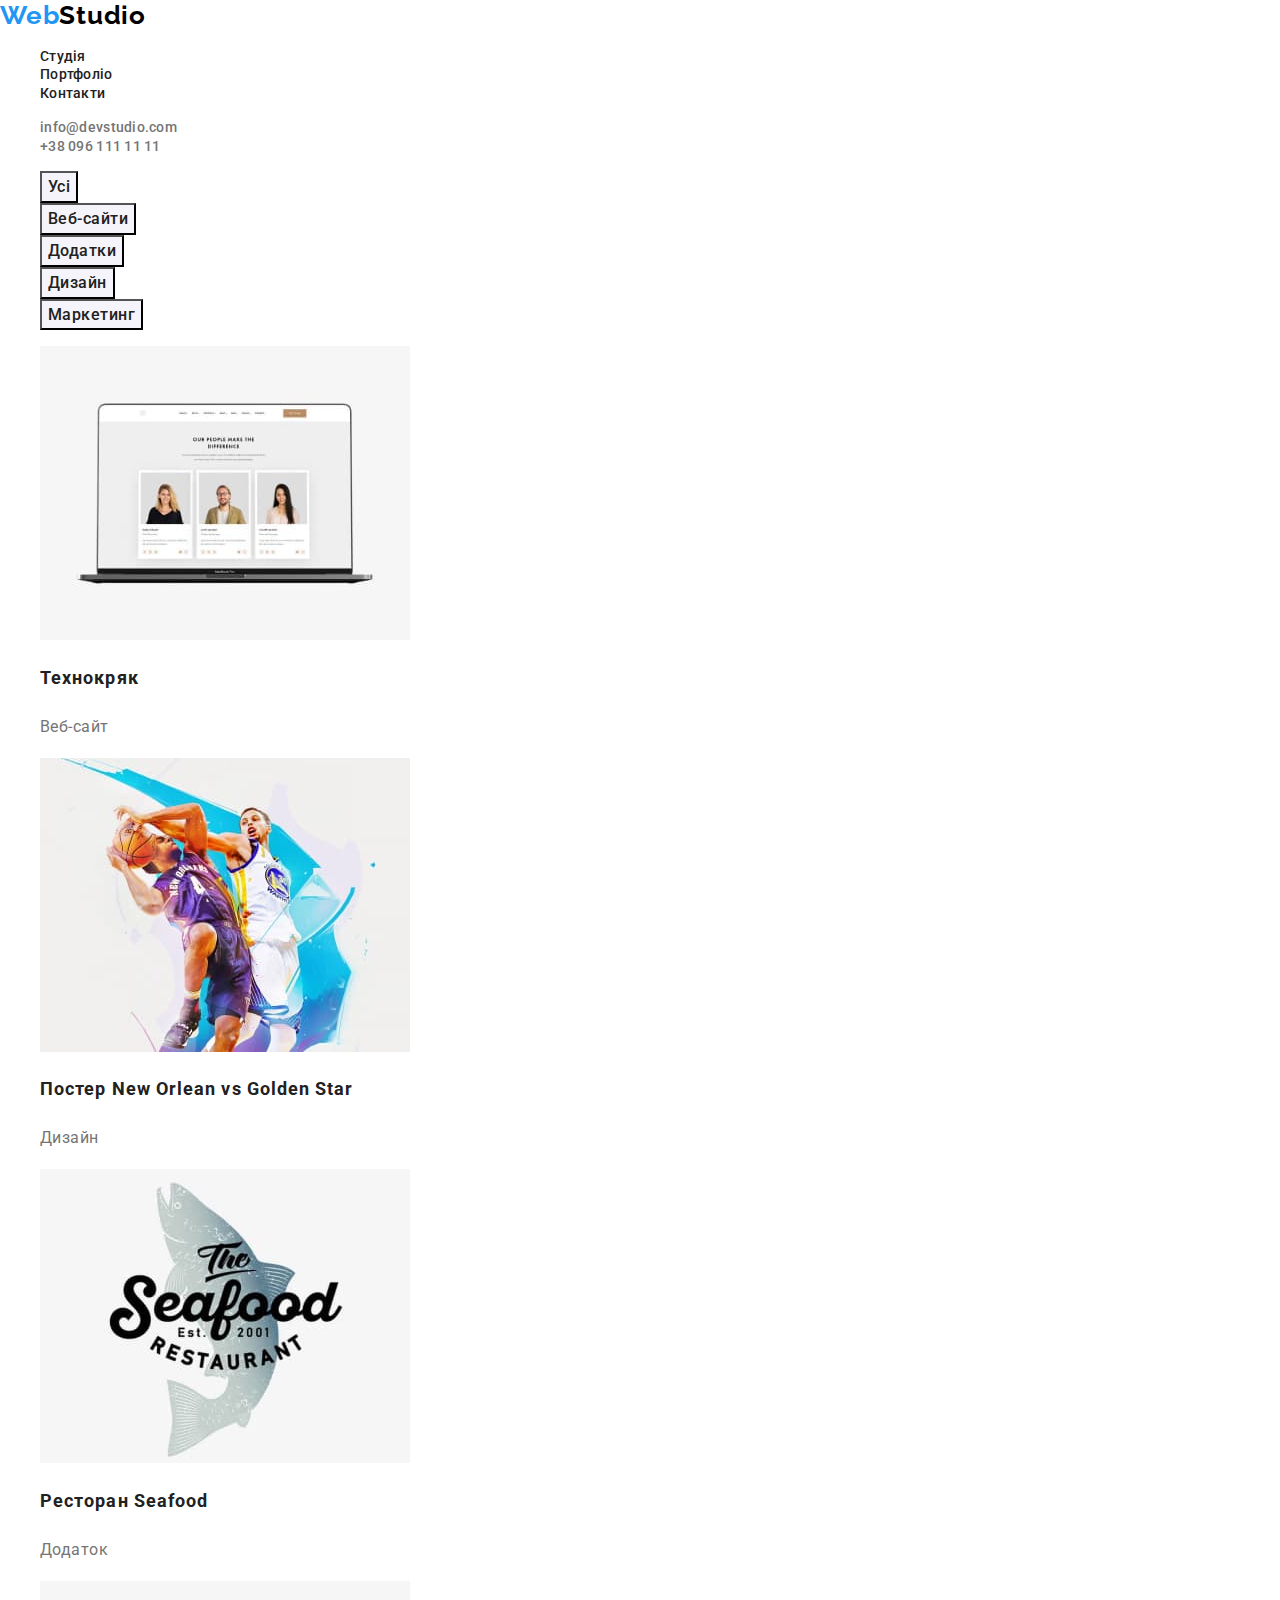
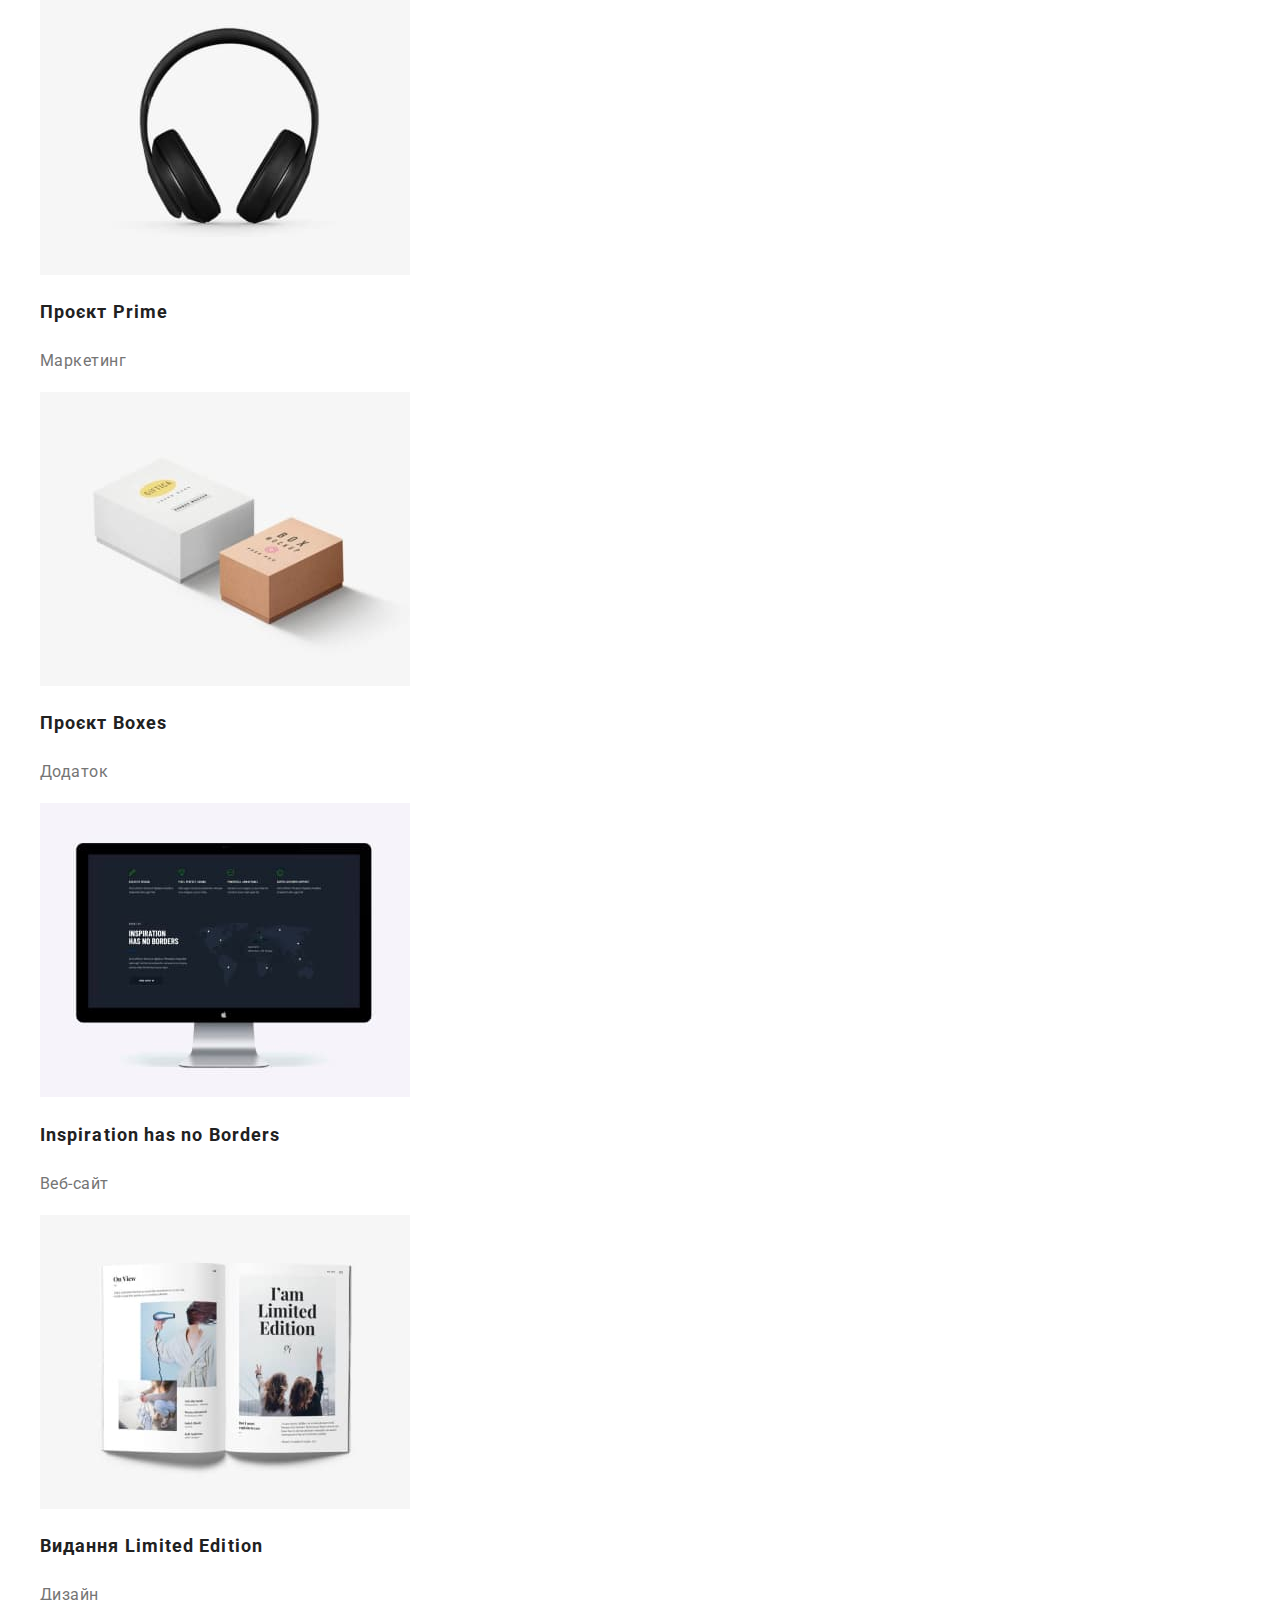
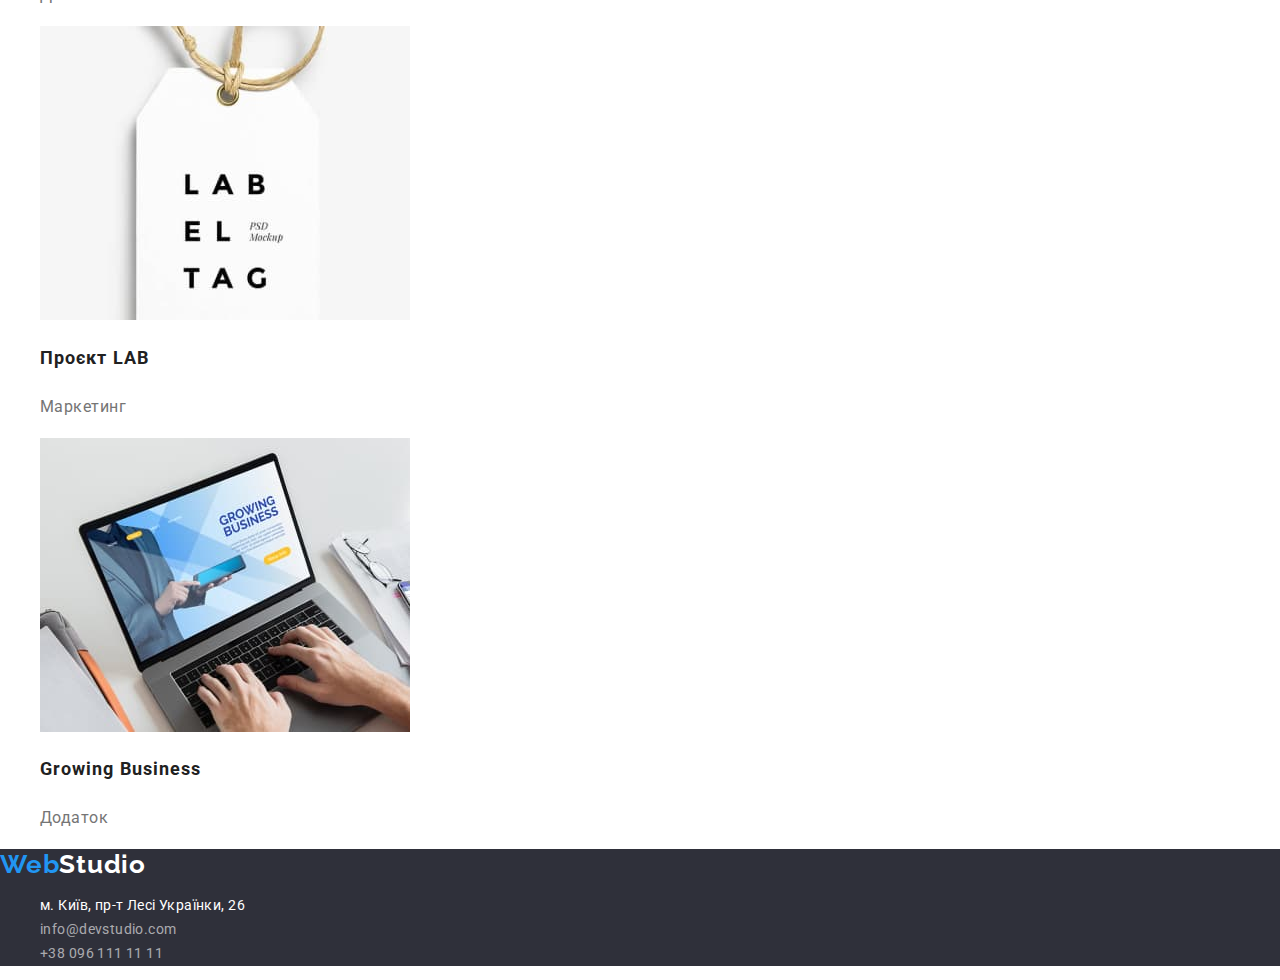
==== portfolio.html @ 81ee9c2e "підключений modern-normalize" ====
<!DOCTYPE html>
<html lang="uk">
  <head>
    <meta charset="UTF-8" />
    <meta http-equiv="X-UA-Compatible" content="IE=edge" />
    <meta name="viewport" content="width=device-width, initial-scale=1.0" />
    <title>Портфоліо</title>
    <link rel="preconnect" href="https://fonts.googleapis.com" />
    <link rel="preconnect" href="https://fonts.gstatic.com" crossorigin />
    <link
      href="https://fonts.googleapis.com/css2?family=Raleway:wght@700&family=Roboto:wght@400;500;700;900&display=swap"
      rel="stylesheet"
    />

    <link
      rel="stylesheet"
      href="https://cdnjs.cloudflare.com/ajax/libs/modern-normalize/1.1.0/modern-normalize.min.css"
    />
    <link rel="stylesheet" href="./css/styles.css" />
  </head>
  <body>
    <header>
      <nav>
        <a href="./index.html" class="logo"
          >Web<span class="studio-black">Studio</span></a
        >

        <ul class="header-list list">
          <li>
            <a href="./index.html" target="_blank" class="header-link"
              >Студія</a
            >
          </li>
          <li><a href="./portfolio.html" class="header-link">Портфоліо</a></li>
          <li><a href="" class="header-link">Контакти</a></li>
        </ul>
      </nav>

      <ul class="contact-list list">
        <li>
          <a href="email:info@devstudio.com" class="contact-header"
            >info@devstudio.com</a
          >
        </li>
        <li>
          <a href="tel:+380961111111" class="contact-header"
            >+38 096 111 11 11</a
          >
        </li>
      </ul>
    </header>

    <main>
      <section class="projects">
        <ul class="filter-list list">
          <li><button class="filter-btn" type="button">Усі</button></li>
          <li><button class="filter-btn" type="button">Веб-сайти</button></li>
          <li><button class="filter-btn" type="button">Додатки</button></li>
          <li><button class="filter-btn" type="button">Дизайн</button></li>
          <li><button class="filter-btn" type="button">Маркетинг</button></li>
        </ul>
        <h1 hidden>Projects</h1>
        <ul class="project-list list">
          <li>
            <a href="">
              <img
                src="./img/project-1.jpg"
                alt="project"
                width="370"
                height="294"
              />
            </a>
            <h2 class="project-title">Технокряк</h2>
            <p class="project-text">Веб-сайт</p>
          </li>
          <li>
            <a href="">
              <img
                src="./img/project-2.jpg"
                alt="project"
                width="370"
                height="294"
              />
            </a>
            <h2 class="project-title">Постер New Orlean vs Golden Star</h2>
            <p class="project-text">Дизайн</p>
          </li>
          <li>
            <a href="">
              <img
                src="./img/project-3.jpg"
                alt="project"
                width="370"
                height="294"
              />
            </a>
            <h2 class="project-title">Ресторан Seafood</h2>
            <p class="project-text">Додаток</p>
          </li>
          <li>
            <a href="">
              <img
                src="./img/project-4.jpg"
                alt="project"
                width="370"
                height="294"
              />
            </a>
            <h2 class="project-title">Проєкт Prime</h2>
            <p class="project-text">Маркетинг</p>
          </li>
          <li>
            <a href="">
              <img
                src="./img/project-5.jpg"
                alt="project"
                width="370"
                height="294"
              />
            </a>
            <h2 class="project-title">Проєкт Boxes</h2>
            <p class="project-text">Додаток</p>
          </li>
          <li>
            <a href="">
              <img
                src="./img/project-6.jpg"
                alt="project"
                width="370"
                height="294"
              />
            </a>
            <h2 class="project-title">Inspiration has no Borders</h2>
            <p class="project-text">Веб-сайт</p>
          </li>
          <li>
            <a href="">
              <img
                src="./img/project-7.jpg"
                alt="project"
                width="370"
                height="294"
              />
            </a>
            <h2 class="project-title">Видання Limited Edition</h2>
            <p class="project-text">Дизайн</p>
          </li>
          <li>
            <a href="">
              <img
                src="./img/project-8.jpg"
                alt="project"
                width="370"
                height="294"
              />
            </a>
            <h2 class="project-title">Проєкт LAB</h2>
            <p class="project-text">Маркетинг</p>
          </li>
          <li>
            <a href="">
              <img
                src="./img/project-9.jpg"
                alt="project"
                width="370"
                height="294"
              />
            </a>
            <h2 class="project-title">Growing Business</h2>
            <p class="project-text">Додаток</p>
          </li>
        </ul>
      </section>
    </main>

    <footer class="footer">
      <a href="./index.html" class="logo"
        >Web<span class="studio-white">Studio</span></a
      >
      <address class="address">
        <ul class="address-list list">
          <li>
            <a
              class="footer-address"
              href="https://goo.gl/maps/YuygyRmskys3fxmU9"
              target="_blank"
              rel="noopener noreferrer nofollow"
              >м. Київ, пр-т Лесі Українки, 26</a
            >
          </li>
          <li>
            <a class="footer-contact" href="mailto:info@devstudio.com"
              >info@devstudio.com</a
            >
          </li>
          <li>
            <a class="footer-contact" href="tel:+380961111111"
              >+38 096 111 11 11</a
            >
          </li>
        </ul>
      </address>
    </footer>
  </body>
</html>
---- css/styles.css ----
:root {
  --primary-text-color: #212121;
  --title-text-color: #ffffff;
  --secondary-text-color: #757575;
  --accent-color: #2196f3;
  --footer-color: #2f303a;
  --filter-btn-color: #f5f4fa;
}

body {
  color: var(--primary-text-color);
  font-family: roboto, sans-serif;
}

.list {
  list-style: none;
}
/*logo*/
.logo {
  color: #2196f3;
  text-decoration: none;
  font-family: Raleway, sans-serif;
  font-weight: 700;
  font-size: 26px;
  line-height: 1.19;
  letter-spacing: 0.03em;
}

.logo:focus {
  color: var(--accent-color);
}

.studio-black {
  color: #000000;
}

.studio-white {
  color: var(--title-text-color);
}
/*header*/
.header-link {
  color: var(--primary-text-color);
  text-decoration: none;
}

.header-link,
.contact-header {
  font-weight: 500;
  font-size: 14px;
  line-height: 1.14;
  letter-spacing: 0.02em;
}

.header-link:hover,
.header-link:focus {
  color: var(--accent-color);
}
.contact-header {
  color: var(--secondary-text-color);
  text-decoration: none;
}

.contact-header:hover,
.contact-header:focus {
  color: var(--accent-color);
}

/*Hero*/
.hero-title {
  color: var(--title-text-color);
  background-color: var(--primary-text-color);
  font-weight: 900;
  font-size: 44px;
  line-height: 1.36;
  text-align: center;
  letter-spacing: 0.06em;
  text-transform: uppercase;
}

.hero-btn {
  color: var(--title-text-color);
  background-color: var(--accent-color);
  cursor: pointer;
  font-family: inherit;
  font-weight: 700;
  font-size: 16px;
  line-height: 1.88;
  display: flex;
  align-items: center;
  text-align: center;
  letter-spacing: 0.06em;
}

/*Особливості*/
.features-subtitle {
  font-size: 14px;
  line-height: 1.14;
  letter-spacing: 0.03em;
  text-transform: uppercase;
}

.features-text {
  color: var(--secondary-text-color);
  font-size: 14px;
  line-height: 1.71;
  letter-spacing: 0.03em;
}

/*Чим ми займаємося*/
.work-title {
}

/*Наша команда*/
.title {
  font-size: 36px;
  line-height: 1.17;
  text-align: center;
  letter-spacing: 0.03em;
}

.team-subtitle {
  font-weight: 500;
  font-size: 16px;
  line-height: 1.19;
  text-align: center;
  letter-spacing: 0.03em;
}

.team {
  background-color: var(--filter-btn-color);
}

.team-text {
  color: var(--secondary-text-color);
  font-size: 16px;
  line-height: 1.19;
  text-align: center;
  letter-spacing: 0.03em;
}

/*Портфоліо- Фільтр */
.filter-btn {
  color: var(--primary-text-color);
  background-color: var(--filter-btn-color);
  cursor: pointer;
  font-family: inherit;
  font-weight: 500;
  font-size: 16px;
  line-height: 1.62;
  text-align: center;
  letter-spacing: 0.03em;
}
.filter-btn:hover,
.filter-btn:focus {
  color: var(--title-text-color);
  background-color: var(--accent-color);
}

/*Projects */
.project-title {
  font-size: 18px;
  line-height: 2;
  letter-spacing: 0.06em;
}

.project-text {
  color: var(--secondary-text-color);
  font-size: 16px;
  line-height: 1.88;
  letter-spacing: 0.03em;
}

/*footer*/
.footer {
  background-color: var(--footer-color);
}

.address-list {
  font-style: normal;
  font-size: 14px;
  line-height: 1.71;
  letter-spacing: 0.03em;
}

.footer-address {
  color: var(--title-text-color);
  text-decoration: none;
}

.footer-address:hover,
.footer-address:focus {
  color: var(--accent-color);
}

.footer-contact {
  color: rgba(255, 255, 255, 0.6);
  text-decoration: none;
}

.footer-contact:hover,
.footer-contact:focus {
  color: var(--accent-color);
}
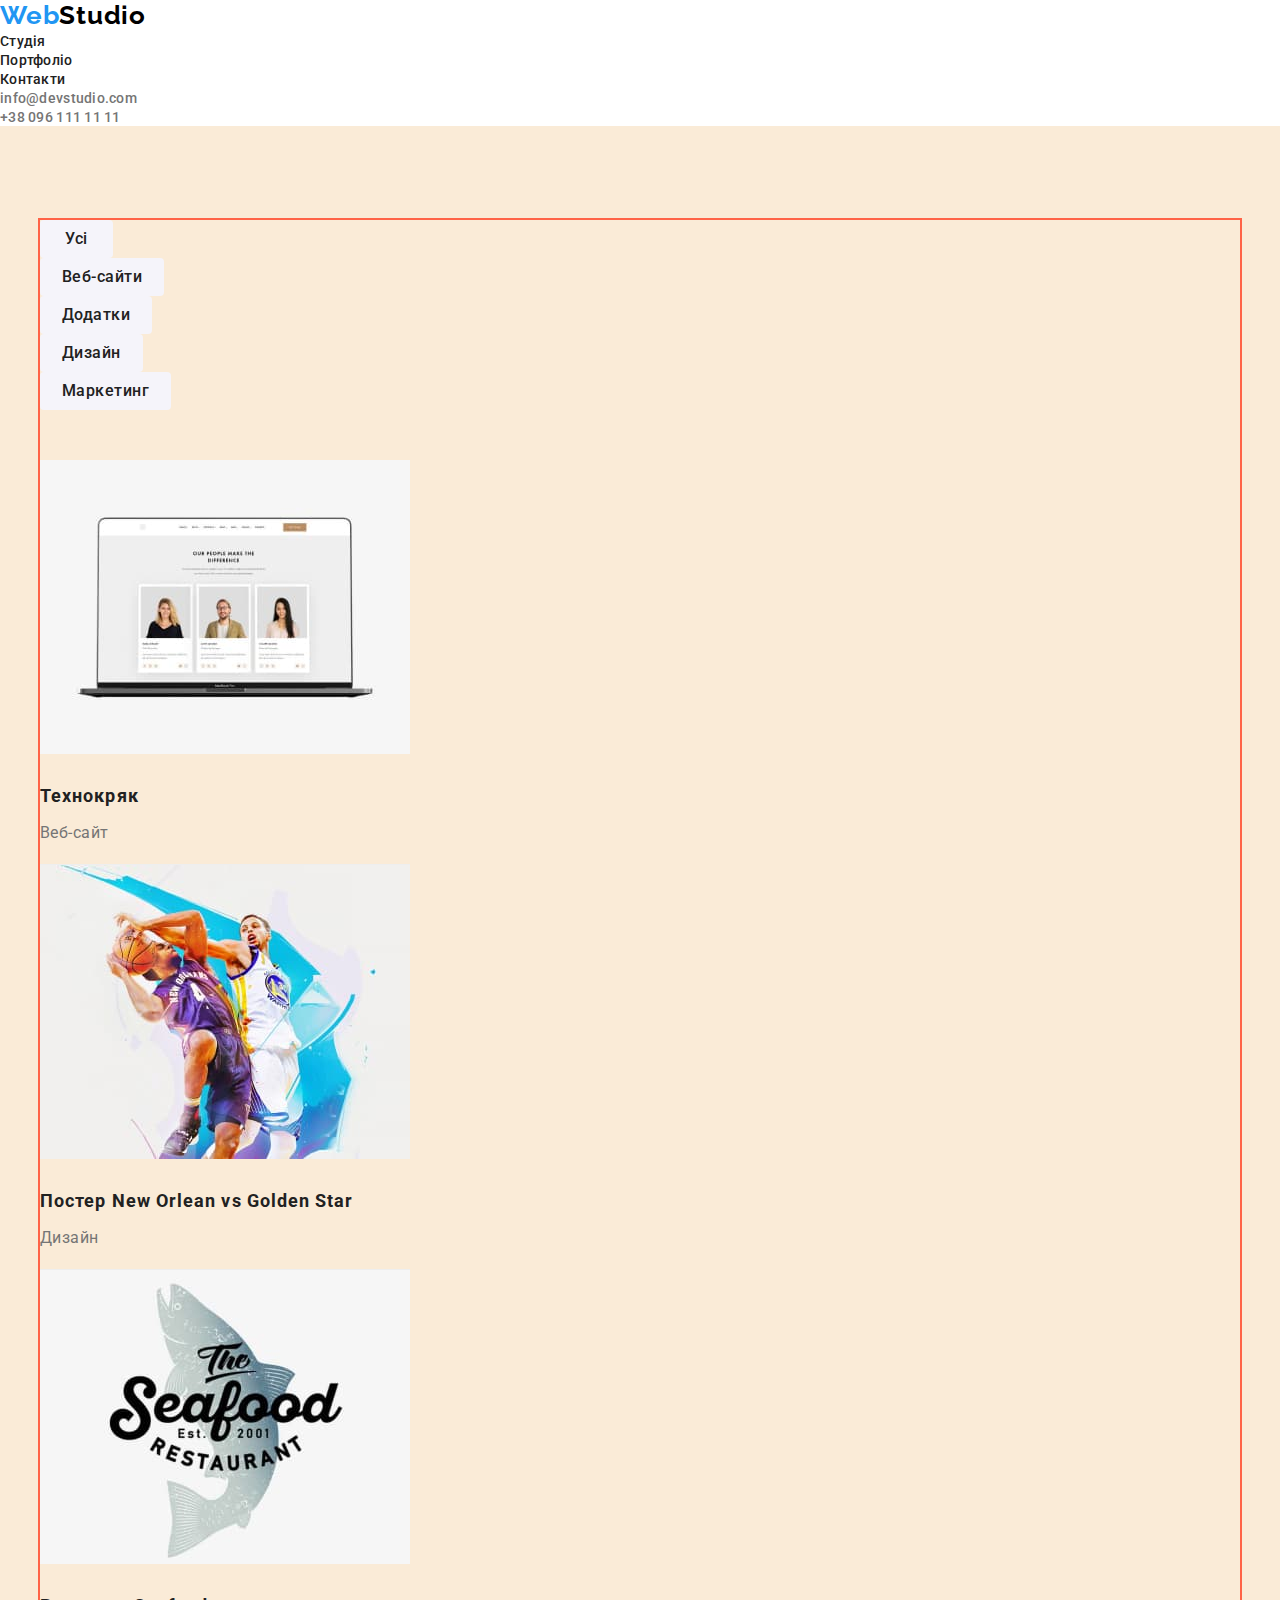
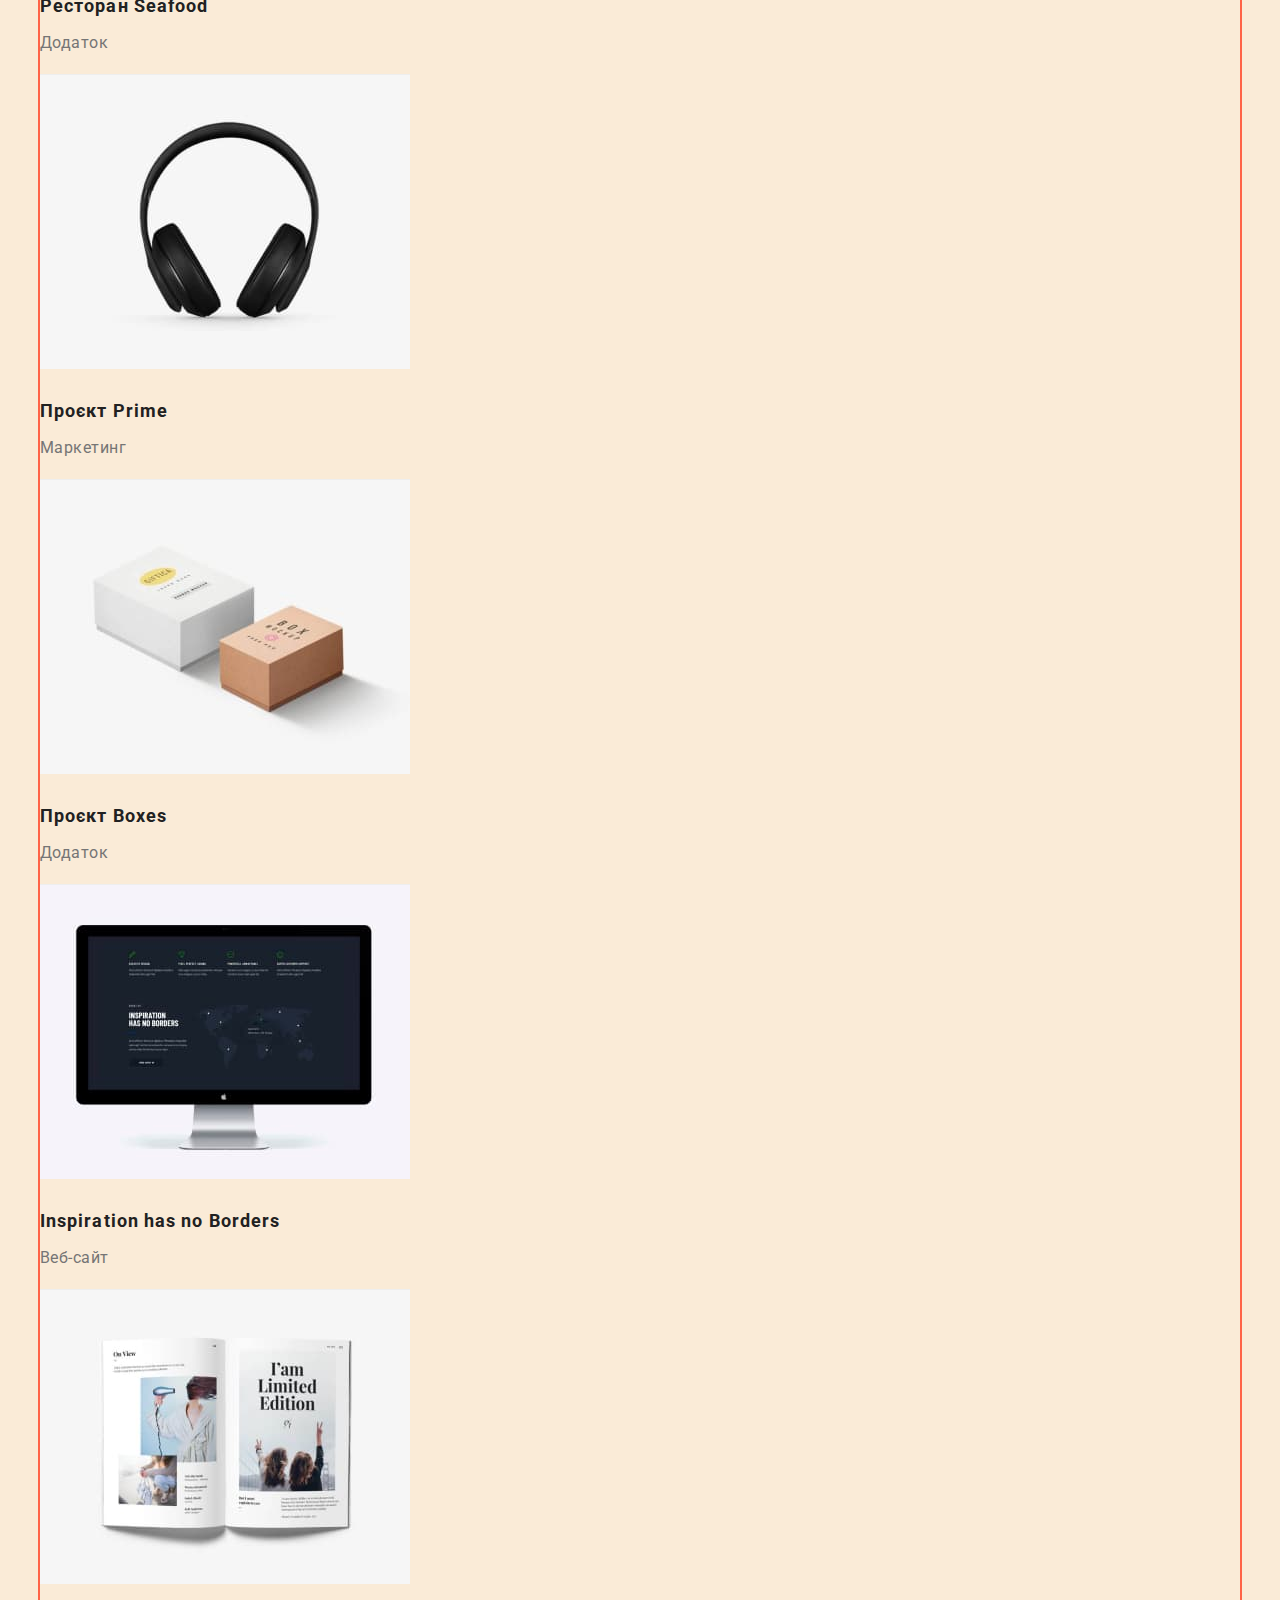
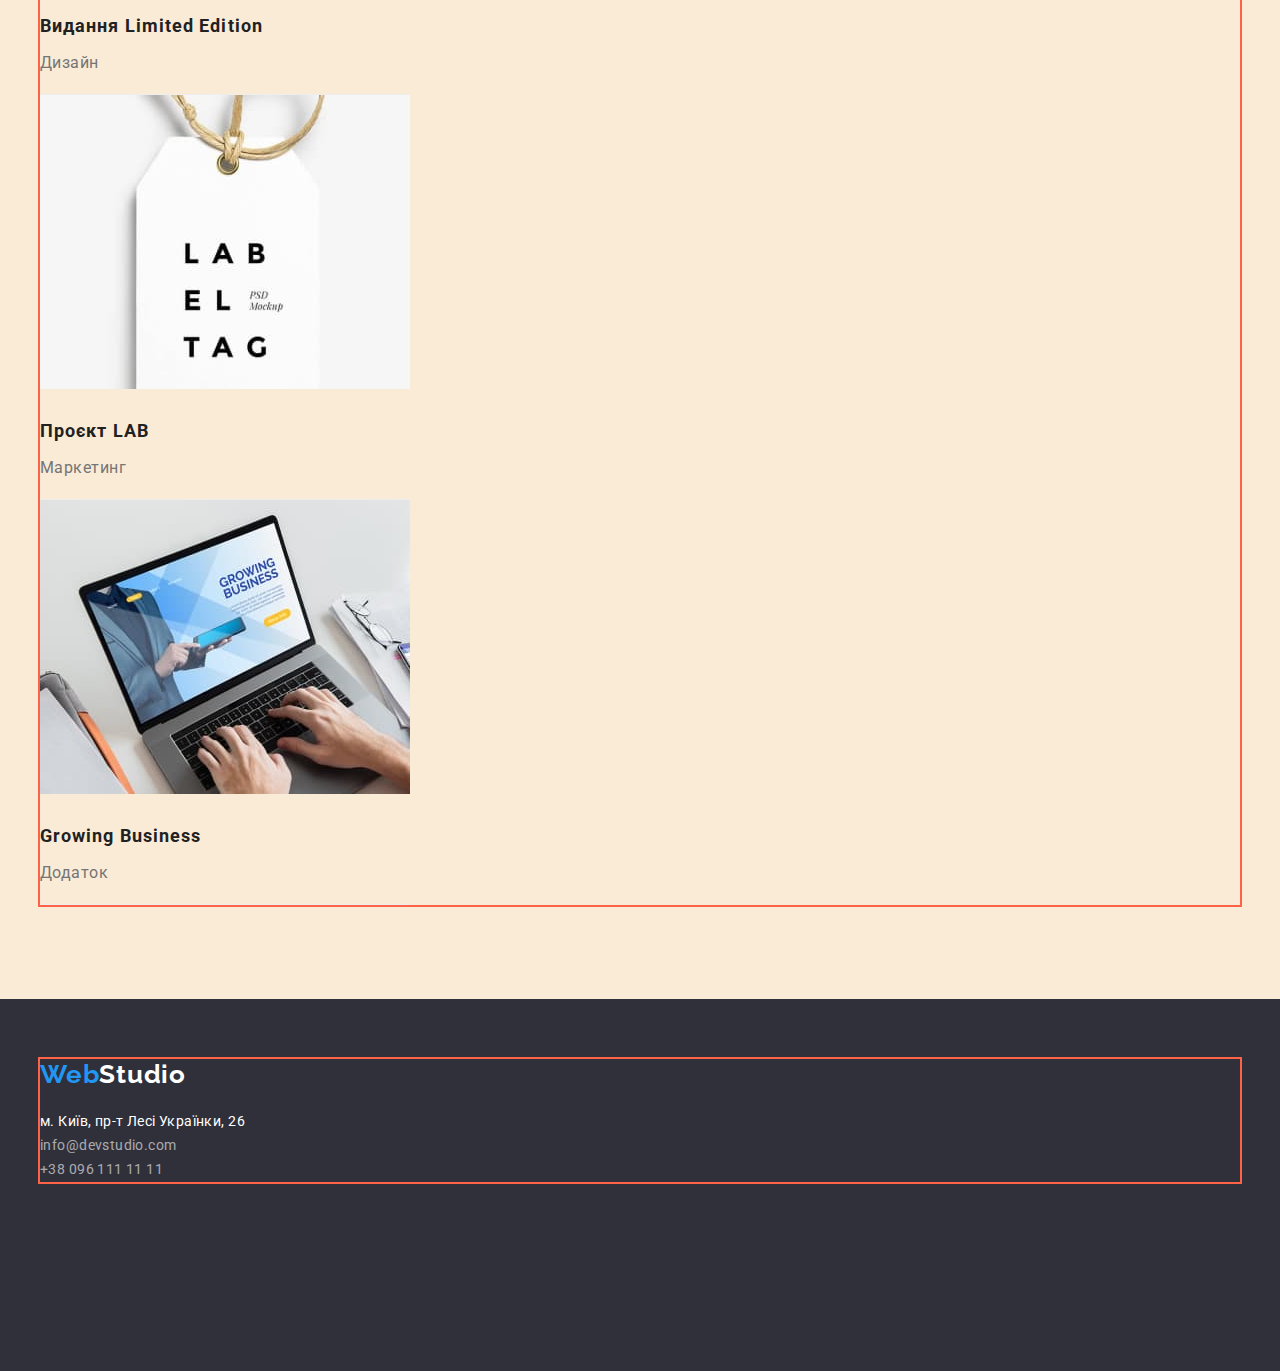
==== commit 44e48216: "додана блокова модель в сss" ====
--- a/portfolio.html
+++ b/portfolio.html
@@ -11,10 +11,13 @@
       href="https://fonts.googleapis.com/css2?family=Raleway:wght@700&family=Roboto:wght@400;500;700;900&display=swap"
       rel="stylesheet"
     />
-
+    <!--Modern-normalize-->
     <link
       rel="stylesheet"
       href="https://cdnjs.cloudflare.com/ajax/libs/modern-normalize/1.1.0/modern-normalize.min.css"
+      integrity="sha512-wpPYUAdjBVSE4KJnH1VR1HeZfpl1ub8YT/NKx4PuQ5NmX2tKuGu6U/JRp5y+Y8XG2tV+wKQpNHVUX03MfMFn9Q=="
+      crossorigin="anonymous"
+      referrerpolicy="no-referrer"
     />
     <link rel="stylesheet" href="./css/styles.css" />
   </head>
@@ -51,155 +54,159 @@
     </header>
 
     <main>
-      <section class="projects">
-        <ul class="filter-list list">
-          <li><button class="filter-btn" type="button">Усі</button></li>
-          <li><button class="filter-btn" type="button">Веб-сайти</button></li>
-          <li><button class="filter-btn" type="button">Додатки</button></li>
-          <li><button class="filter-btn" type="button">Дизайн</button></li>
-          <li><button class="filter-btn" type="button">Маркетинг</button></li>
-        </ul>
-        <h1 hidden>Projects</h1>
-        <ul class="project-list list">
-          <li>
-            <a href="">
-              <img
-                src="./img/project-1.jpg"
-                alt="project"
-                width="370"
-                height="294"
-              />
-            </a>
-            <h2 class="project-title">Технокряк</h2>
-            <p class="project-text">Веб-сайт</p>
-          </li>
-          <li>
-            <a href="">
-              <img
-                src="./img/project-2.jpg"
-                alt="project"
-                width="370"
-                height="294"
-              />
-            </a>
-            <h2 class="project-title">Постер New Orlean vs Golden Star</h2>
-            <p class="project-text">Дизайн</p>
-          </li>
-          <li>
-            <a href="">
-              <img
-                src="./img/project-3.jpg"
-                alt="project"
-                width="370"
-                height="294"
-              />
-            </a>
-            <h2 class="project-title">Ресторан Seafood</h2>
-            <p class="project-text">Додаток</p>
-          </li>
-          <li>
-            <a href="">
-              <img
-                src="./img/project-4.jpg"
-                alt="project"
-                width="370"
-                height="294"
-              />
-            </a>
-            <h2 class="project-title">Проєкт Prime</h2>
-            <p class="project-text">Маркетинг</p>
-          </li>
-          <li>
-            <a href="">
-              <img
-                src="./img/project-5.jpg"
-                alt="project"
-                width="370"
-                height="294"
-              />
-            </a>
-            <h2 class="project-title">Проєкт Boxes</h2>
-            <p class="project-text">Додаток</p>
-          </li>
-          <li>
-            <a href="">
-              <img
-                src="./img/project-6.jpg"
-                alt="project"
-                width="370"
-                height="294"
-              />
-            </a>
-            <h2 class="project-title">Inspiration has no Borders</h2>
-            <p class="project-text">Веб-сайт</p>
-          </li>
-          <li>
-            <a href="">
-              <img
-                src="./img/project-7.jpg"
-                alt="project"
-                width="370"
-                height="294"
-              />
-            </a>
-            <h2 class="project-title">Видання Limited Edition</h2>
-            <p class="project-text">Дизайн</p>
-          </li>
-          <li>
-            <a href="">
-              <img
-                src="./img/project-8.jpg"
-                alt="project"
-                width="370"
-                height="294"
-              />
-            </a>
-            <h2 class="project-title">Проєкт LAB</h2>
-            <p class="project-text">Маркетинг</p>
-          </li>
-          <li>
-            <a href="">
-              <img
-                src="./img/project-9.jpg"
-                alt="project"
-                width="370"
-                height="294"
-              />
-            </a>
-            <h2 class="project-title">Growing Business</h2>
-            <p class="project-text">Додаток</p>
-          </li>
-        </ul>
+      <section class="projects section">
+        <div class="container">
+          <ul class="filter-list list">
+            <li><button class="filter-btn" type="button">Усі</button></li>
+            <li><button class="filter-btn" type="button">Веб-сайти</button></li>
+            <li><button class="filter-btn" type="button">Додатки</button></li>
+            <li><button class="filter-btn" type="button">Дизайн</button></li>
+            <li><button class="filter-btn" type="button">Маркетинг</button></li>
+          </ul>
+          <h1 hidden>Projects</h1>
+          <ul class="project-list list">
+            <li class="project">
+              <a href="">
+                <img
+                  src="./img/project-1.jpg"
+                  alt="project"
+                  width="370"
+                  height="294"
+                />
+              </a>
+              <h2 class="project-title">Технокряк</h2>
+              <p class="project-text">Веб-сайт</p>
+            </li>
+            <li class="project">
+              <a href="">
+                <img
+                  src="./img/project-2.jpg"
+                  alt="project"
+                  width="370"
+                  height="294"
+                />
+              </a>
+              <h2 class="project-title">Постер New Orlean vs Golden Star</h2>
+              <p class="project-text">Дизайн</p>
+            </li>
+            <li class="project">
+              <a href="">
+                <img
+                  src="./img/project-3.jpg"
+                  alt="project"
+                  width="370"
+                  height="294"
+                />
+              </a>
+              <h2 class="project-title">Ресторан Seafood</h2>
+              <p class="project-text">Додаток</p>
+            </li>
+            <li class="project">
+              <a href="">
+                <img
+                  src="./img/project-4.jpg"
+                  alt="project"
+                  width="370"
+                  height="294"
+                />
+              </a>
+              <h2 class="project-title">Проєкт Prime</h2>
+              <p class="project-text">Маркетинг</p>
+            </li>
+            <li class="project">
+              <a href="">
+                <img
+                  src="./img/project-5.jpg"
+                  alt="project"
+                  width="370"
+                  height="294"
+                />
+              </a>
+              <h2 class="project-title">Проєкт Boxes</h2>
+              <p class="project-text">Додаток</p>
+            </li>
+            <li class="project">
+              <a href="">
+                <img
+                  src="./img/project-6.jpg"
+                  alt="project"
+                  width="370"
+                  height="294"
+                />
+              </a>
+              <h2 class="project-title">Inspiration has no Borders</h2>
+              <p class="project-text">Веб-сайт</p>
+            </li>
+            <li class="project">
+              <a href="">
+                <img
+                  src="./img/project-7.jpg"
+                  alt="project"
+                  width="370"
+                  height="294"
+                />
+              </a>
+              <h2 class="project-title">Видання Limited Edition</h2>
+              <p class="project-text">Дизайн</p>
+            </li>
+            <li class="project">
+              <a href="">
+                <img
+                  src="./img/project-8.jpg"
+                  alt="project"
+                  width="370"
+                  height="294"
+                />
+              </a>
+              <h2 class="project-title">Проєкт LAB</h2>
+              <p class="project-text">Маркетинг</p>
+            </li>
+            <li class="project">
+              <a href="">
+                <img
+                  src="./img/project-9.jpg"
+                  alt="project"
+                  width="370"
+                  height="294"
+                />
+              </a>
+              <h2 class="project-title">Growing Business</h2>
+              <p class="project-text">Додаток</p>
+            </li>
+          </ul>
+        </div>
       </section>
     </main>
 
     <footer class="footer">
-      <a href="./index.html" class="logo"
-        >Web<span class="studio-white">Studio</span></a
-      >
-      <address class="address">
-        <ul class="address-list list">
-          <li>
-            <a
-              class="footer-address"
-              href="https://goo.gl/maps/YuygyRmskys3fxmU9"
-              target="_blank"
-              rel="noopener noreferrer nofollow"
-              >м. Київ, пр-т Лесі Українки, 26</a
-            >
-          </li>
-          <li>
-            <a class="footer-contact" href="mailto:info@devstudio.com"
-              >info@devstudio.com</a
-            >
-          </li>
-          <li>
-            <a class="footer-contact" href="tel:+380961111111"
-              >+38 096 111 11 11</a
-            >
-          </li>
-        </ul>
-      </address>
+      <div class="container">
+        <a href="./index.html" class="logo"
+          >Web<span class="studio-white">Studio</span></a
+        >
+        <address class="address">
+          <ul class="address-list list">
+            <li>
+              <a
+                class="footer-address"
+                href="https://goo.gl/maps/YuygyRmskys3fxmU9"
+                target="_blank"
+                rel="noopener noreferrer nofollow"
+                >м. Київ, пр-т Лесі Українки, 26</a
+              >
+            </li>
+            <li>
+              <a class="footer-contact" href="mailto:info@devstudio.com"
+                >info@devstudio.com</a
+              >
+            </li>
+            <li>
+              <a class="footer-contact" href="tel:+380961111111"
+                >+38 096 111 11 11</a
+              >
+            </li>
+          </ul>
+        </address>
+      </div>
     </footer>
   </body>
 </html>
--- a/css/styles.css
+++ b/css/styles.css
@@ -8,12 +8,36 @@
 }
 
 body {
+  margin: 0;
   color: var(--primary-text-color);
   font-family: roboto, sans-serif;
 }
 
 .list {
   list-style: none;
+  padding: 0;
+  margin: 0;
+}
+
+h1,
+h2,
+h3,
+h4,
+h5,
+h6,
+p {
+  padding: 0;
+  margin: 0;
+}
+
+.container {
+  margin-left: auto;
+  margin-right: auto;
+  width: 1200px;
+  outline: 2px solid tomato;
+}
+
+.page-header {
 }
 /*logo*/
 .logo {
@@ -66,18 +90,34 @@
 }
 
 /*Hero*/
+.hero {
+  text-align: center;
+}
+
 .hero-title {
+  margin-left: auto;
+  margin-right: auto;
+  margin-bottom: 30px;
+  width: 696px;
+  min-height: 120px;
+
   color: var(--title-text-color);
   background-color: var(--primary-text-color);
   font-weight: 900;
   font-size: 44px;
+  text-align: center;
   line-height: 1.36;
-  text-align: center;
   letter-spacing: 0.06em;
   text-transform: uppercase;
 }
 
 .hero-btn {
+  min-width: 216px;
+  min-height: 50px;
+  padding: 10px 32px;
+  border-radius: 4px;
+  border: transparent;
+
   color: var(--title-text-color);
   background-color: var(--accent-color);
   cursor: pointer;
@@ -85,14 +125,23 @@
   font-weight: 700;
   font-size: 16px;
   line-height: 1.88;
-  display: flex;
+
   align-items: center;
   text-align: center;
   letter-spacing: 0.06em;
 }
 
+.section {
+  padding-top: 94px;
+  padding-bottom: 94px;
+}
+
 /*Особливості*/
+.features {
+}
+
 .features-subtitle {
+  margin-bottom: 10px;
   font-size: 14px;
   line-height: 1.14;
   letter-spacing: 0.03em;
@@ -100,6 +149,7 @@
 }
 
 .features-text {
+  width: 270px;
   color: var(--secondary-text-color);
   font-size: 14px;
   line-height: 1.71;
@@ -107,11 +157,15 @@
 }
 
 /*Чим ми займаємося*/
+.work {
+}
+
 .work-title {
 }
 
 /*Наша команда*/
 .title {
+  margin-bottom: 50px;
   font-size: 36px;
   line-height: 1.17;
   text-align: center;
@@ -130,6 +184,15 @@
   background-color: var(--filter-btn-color);
 }
 
+.team-title {
+  margin-bottom: 50px;
+}
+
+.team-subtitle {
+  margin-top: 30px;
+  margin-bottom: 10px;
+}
+
 .team-text {
   color: var(--secondary-text-color);
   font-size: 16px;
@@ -138,8 +201,25 @@
   letter-spacing: 0.03em;
 }
 
+.card {
+  width: 270px;
+  height: 368px;
+  box-shadow: 0px 1px 3px rgba(0, 0, 0, 0.12), 0px 1px 1px rgba(0, 0, 0, 0.14),
+    0px 2px 1px rgba(0, 0, 0, 0.2);
+  border-radius: 0px 0px 4px 4px;
+}
+
 /*Портфоліо- Фільтр */
+.filter-list {
+  margin-bottom: 50px;
+}
+
 .filter-btn {
+  padding: 6px 22px;
+  min-width: 73px;
+  min-height: 38px;
+  border-radius: 4px;
+  border: transparent;
   color: var(--primary-text-color);
   background-color: var(--filter-btn-color);
   cursor: pointer;
@@ -157,13 +237,26 @@
 }
 
 /*Projects */
+.projects {
+  background-color: antiquewhite;
+}
+
+.project {
+  width: 370px;
+  height: 404px;
+  border-bottom: 1px solid #eeeeee;
+}
+
 .project-title {
+  margin-top: 20px;
   font-size: 18px;
   line-height: 2;
   letter-spacing: 0.06em;
 }
 
 .project-text {
+  margin-top: 4px;
+  margin-bottom: 50px;
   color: var(--secondary-text-color);
   font-size: 16px;
   line-height: 1.88;
@@ -172,7 +265,14 @@
 
 /*footer*/
 .footer {
+  height: 252px;
+  padding-top: 60px;
+  padding-bottom: 60px;
   background-color: var(--footer-color);
+}
+
+.address {
+  margin-top: 20px;
 }
 
 .address-list {
@@ -193,6 +293,7 @@
 }
 
 .footer-contact {
+  margin-top: 9px;
   color: rgba(255, 255, 255, 0.6);
   text-decoration: none;
 }
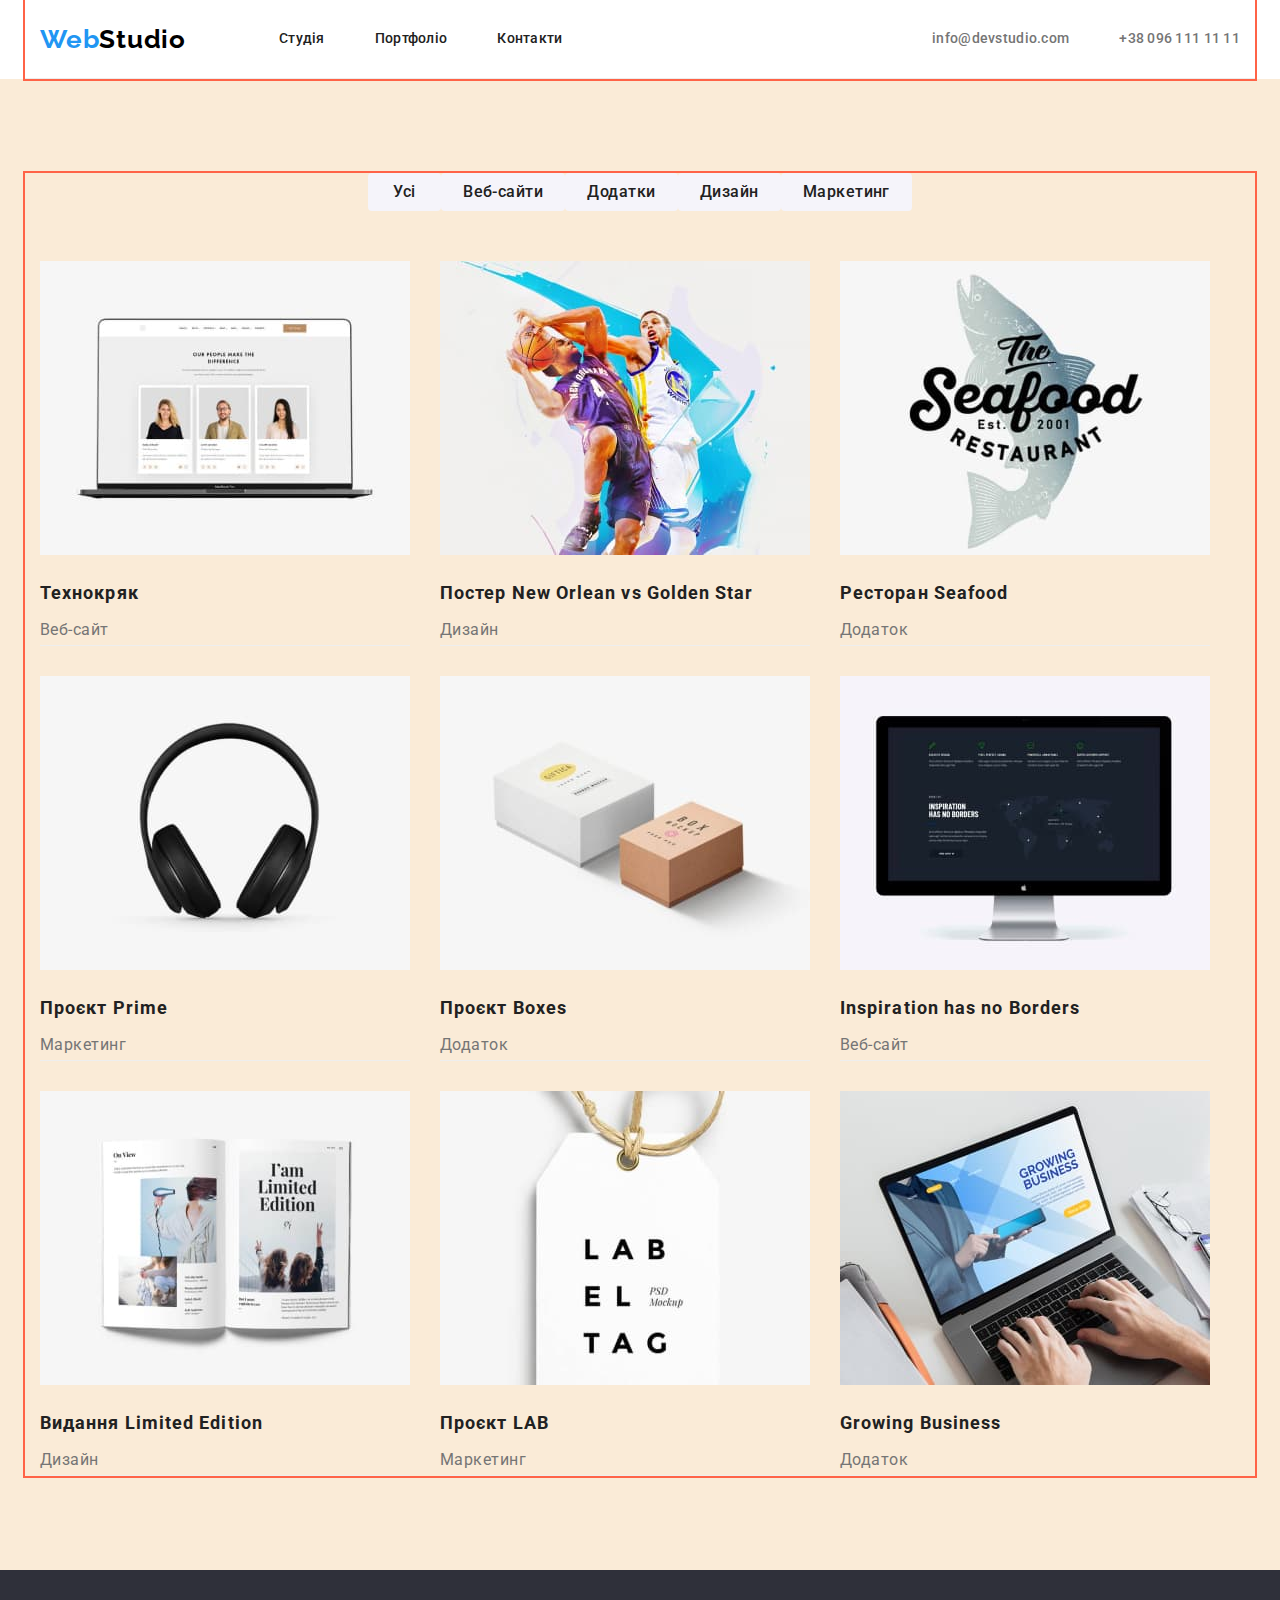
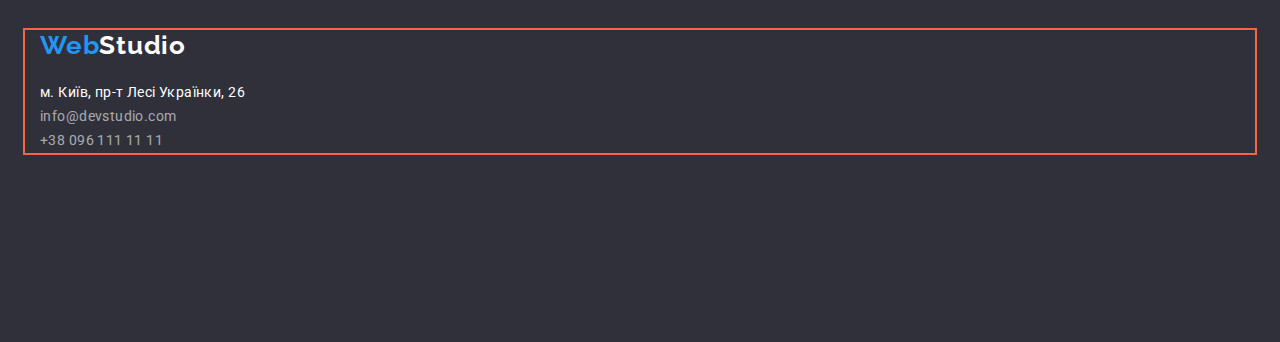
==== commit 75c64874: "додані флекси" ====
--- a/portfolio.html
+++ b/portfolio.html
@@ -23,34 +23,37 @@
   </head>
   <body>
     <header>
-      <nav>
+      <div class="container main-nav">
         <a href="./index.html" class="logo"
           >Web<span class="studio-black">Studio</span></a
         >
+        <nav>
+          <ul class="header-list list">
+            <li class="nav">
+              <a href="./index.html" class="header-link">Студія</a>
+            </li>
+            <li class="nav">
+              <a href="./portfolio.html" target="_blank" class="header-link"
+                >Портфоліо</a
+              >
+            </li>
+            <li class="nav"><a href="" class="header-link">Контакти</a></li>
+          </ul>
+        </nav>
 
-        <ul class="header-list list">
-          <li>
-            <a href="./index.html" target="_blank" class="header-link"
-              >Студія</a
+        <ul class="contact-list list">
+          <li class="nav">
+            <a href="email:info@devstudio.com" class="contact-header"
+              >info@devstudio.com</a
             >
           </li>
-          <li><a href="./portfolio.html" class="header-link">Портфоліо</a></li>
-          <li><a href="" class="header-link">Контакти</a></li>
+          <li class="nav">
+            <a href="tel:+380961111111" class="contact-header"
+              >+38 096 111 11 11</a
+            >
+          </li>
         </ul>
-      </nav>
-
-      <ul class="contact-list list">
-        <li>
-          <a href="email:info@devstudio.com" class="contact-header"
-            >info@devstudio.com</a
-          >
-        </li>
-        <li>
-          <a href="tel:+380961111111" class="contact-header"
-            >+38 096 111 11 11</a
-          >
-        </li>
-      </ul>
+      </div>
     </header>
 
     <main>
--- a/css/styles.css
+++ b/css/styles.css
@@ -5,6 +5,9 @@
   --accent-color: #2196f3;
   --footer-color: #2f303a;
   --filter-btn-color: #f5f4fa;
+  --studio-footer-color: #000000;
+  --border-header-color: #ececec;
+  --border-projects-color: #eeeeee;
 }
 
 body {
@@ -29,19 +32,24 @@
   padding: 0;
   margin: 0;
 }
-
 .container {
+  padding-left: 15px;
+  padding-right: 15px;
   margin-left: auto;
   margin-right: auto;
   width: 1200px;
   outline: 2px solid tomato;
 }
 
-.page-header {
-}
+img {
+  display: block;
+  max-width: 100%;
+  height: auto;
+}
+
 /*logo*/
 .logo {
-  color: #2196f3;
+  color: var(--accent-color);
   text-decoration: none;
   font-family: Raleway, sans-serif;
   font-weight: 700;
@@ -55,7 +63,7 @@
 }
 
 .studio-black {
-  color: #000000;
+  color: var(--studio-footer-color);
 }
 
 .studio-white {
@@ -69,6 +77,9 @@
 
 .header-link,
 .contact-header {
+  display: block;
+  padding-top: 31px;
+  padding-bottom: 31px;
   font-weight: 500;
   font-size: 14px;
   line-height: 1.14;
@@ -89,9 +100,34 @@
   color: var(--accent-color);
 }
 
+.main-nav {
+  display: flex;
+  align-items: center;
+  border-bottom: 1px solid var(--border-header-color);
+}
+
+.header-list {
+  display: flex;
+  margin-left: 93px;
+}
+
+.header-list .nav:not(:last-child) {
+  margin-right: 50px;
+}
+
+.contact-list {
+  display: flex;
+  margin-left: auto;
+}
+
+.contact-list .nav + .nav {
+  margin-left: 50px;
+}
+
 /*Hero*/
 .hero {
   text-align: center;
+  background-color: var(--primary-text-color);
 }
 
 .hero-title {
@@ -102,7 +138,7 @@
   min-height: 120px;
 
   color: var(--title-text-color);
-  background-color: var(--primary-text-color);
+
   font-weight: 900;
   font-size: 44px;
   text-align: center;
@@ -137,11 +173,22 @@
 }
 
 /*Особливості*/
-.features {
+.features-list {
+  display: flex;
+}
+
+.features-item {
+  flex-basis: calc((100%-90px) / 4);
+  margin-right: 30px;
+}
+
+.features-item:last-child {
+  margin-right: 0;
 }
 
 .features-subtitle {
   margin-bottom: 10px;
+
   font-size: 14px;
   line-height: 1.14;
   letter-spacing: 0.03em;
@@ -149,7 +196,6 @@
 }
 
 .features-text {
-  width: 270px;
   color: var(--secondary-text-color);
   font-size: 14px;
   line-height: 1.71;
@@ -157,10 +203,18 @@
 }
 
 /*Чим ми займаємося*/
-.work {
-}
-
-.work-title {
+
+.work-list {
+  display: flex;
+}
+
+.work-item {
+  flex-basis: calc((100%-30px * (3-1)) / (3));
+  margin-right: 30px;
+}
+
+.work-item:last-child {
+  margin-right: 0;
 }
 
 /*Наша команда*/
@@ -172,14 +226,6 @@
   letter-spacing: 0.03em;
 }
 
-.team-subtitle {
-  font-weight: 500;
-  font-size: 16px;
-  line-height: 1.19;
-  text-align: center;
-  letter-spacing: 0.03em;
-}
-
 .team {
   background-color: var(--filter-btn-color);
 }
@@ -188,9 +234,31 @@
   margin-bottom: 50px;
 }
 
+.team-list {
+  display: flex;
+}
+
+.card-item {
+  flex-basis: calc((100%-30px * (4-1)) / (4));
+  margin-right: 30px;
+}
+
+.card-item:last-child {
+  margin-right: 0;
+}
+
+.team-wrappe {
+  padding-top: 30px;
+  padding-bottom: 30px;
+}
+
 .team-subtitle {
-  margin-top: 30px;
   margin-bottom: 10px;
+  font-weight: 500;
+  font-size: 16px;
+  line-height: 1.19;
+  text-align: center;
+  letter-spacing: 0.03em;
 }
 
 .team-text {
@@ -199,19 +267,13 @@
   line-height: 1.19;
   text-align: center;
   letter-spacing: 0.03em;
-}
-
-.card {
-  width: 270px;
-  height: 368px;
-  box-shadow: 0px 1px 3px rgba(0, 0, 0, 0.12), 0px 1px 1px rgba(0, 0, 0, 0.14),
-    0px 2px 1px rgba(0, 0, 0, 0.2);
-  border-radius: 0px 0px 4px 4px;
 }
 
 /*Портфоліо- Фільтр */
 .filter-list {
   margin-bottom: 50px;
+  display: flex;
+  justify-content: center;
 }
 
 .filter-btn {
@@ -220,15 +282,17 @@
   min-height: 38px;
   border-radius: 4px;
   border: transparent;
+
+  font-family: inherit;
+  font-weight: 500;
+  font-size: 16px;
+  line-height: 1.62;
+  text-align: center;
+  letter-spacing: 0.03em;
+
   color: var(--primary-text-color);
   background-color: var(--filter-btn-color);
   cursor: pointer;
-  font-family: inherit;
-  font-weight: 500;
-  font-size: 16px;
-  line-height: 1.62;
-  text-align: center;
-  letter-spacing: 0.03em;
 }
 .filter-btn:hover,
 .filter-btn:focus {
@@ -241,10 +305,25 @@
   background-color: antiquewhite;
 }
 
+.project-list {
+  display: flex;
+  flex-wrap: wrap;
+}
+
 .project {
+  width: calc((100% - 60px) / 3);
   width: 370px;
-  height: 404px;
-  border-bottom: 1px solid #eeeeee;
+  margin-right: 30px;
+
+  border-bottom: 1px solid var(--border-projects-color);
+}
+
+.project:nth-child(3n) {
+  margin-right: 0;
+}
+
+.project:not(:nth-last-child(-n + 3)) {
+  margin-bottom: 30px;
 }
 
 .project-title {
@@ -256,7 +335,7 @@
 
 .project-text {
   margin-top: 4px;
-  margin-bottom: 50px;
+  /* margin-bottom: 50px;*/
   color: var(--secondary-text-color);
   font-size: 16px;
   line-height: 1.88;
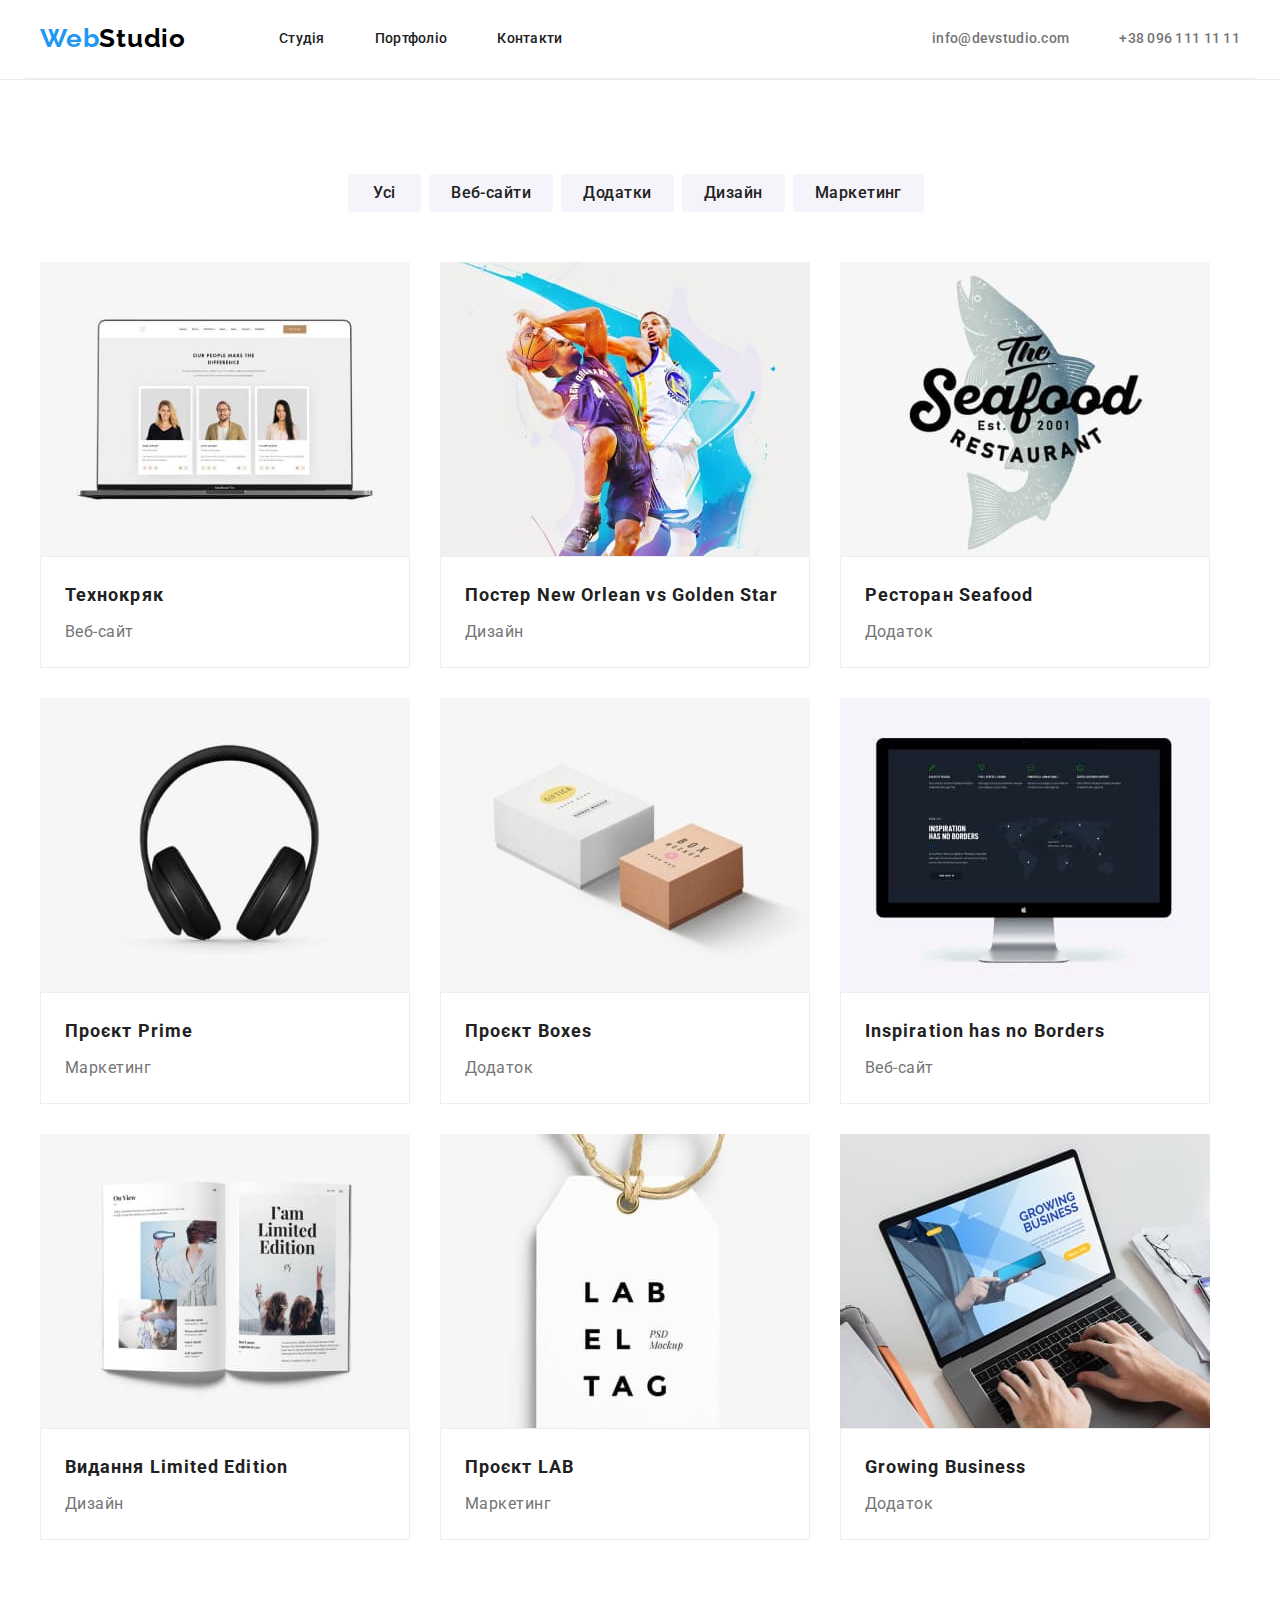
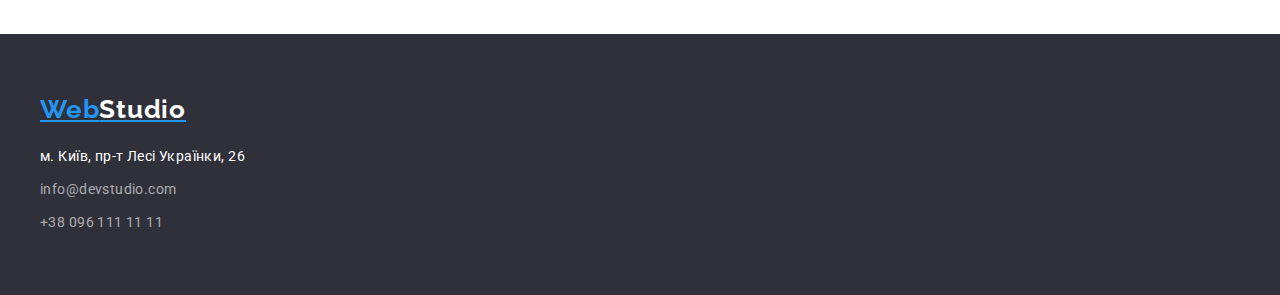
==== commit a32bd871: "додано флекси" ====
--- a/portfolio.html
+++ b/portfolio.html
@@ -22,33 +22,38 @@
     <link rel="stylesheet" href="./css/styles.css" />
   </head>
   <body>
-    <header>
+    <header class="header">
       <div class="container main-nav">
-        <a href="./index.html" class="logo"
+        <a href="./index.html" class="logo link"
           >Web<span class="studio-black">Studio</span></a
         >
         <nav>
           <ul class="header-list list">
             <li class="nav">
-              <a href="./index.html" class="header-link">Студія</a>
+              <a href="./index.html" class="header-link link">Студія</a>
             </li>
             <li class="nav">
-              <a href="./portfolio.html" target="_blank" class="header-link"
+              <a
+                href="./portfolio.html"
+                target="_blank"
+                class="header-link link"
                 >Портфоліо</a
               >
             </li>
-            <li class="nav"><a href="" class="header-link">Контакти</a></li>
+            <li class="nav">
+              <a href="" class="header-link link">Контакти</a>
+            </li>
           </ul>
         </nav>
 
         <ul class="contact-list list">
           <li class="nav">
-            <a href="email:info@devstudio.com" class="contact-header"
+            <a href="email:info@devstudio.com" class="contact-header link"
               >info@devstudio.com</a
             >
           </li>
           <li class="nav">
-            <a href="tel:+380961111111" class="contact-header"
+            <a href="tel:+380961111111" class="contact-header link"
               >+38 096 111 11 11</a
             >
           </li>
@@ -60,11 +65,21 @@
       <section class="projects section">
         <div class="container">
           <ul class="filter-list list">
-            <li><button class="filter-btn" type="button">Усі</button></li>
-            <li><button class="filter-btn" type="button">Веб-сайти</button></li>
-            <li><button class="filter-btn" type="button">Додатки</button></li>
-            <li><button class="filter-btn" type="button">Дизайн</button></li>
-            <li><button class="filter-btn" type="button">Маркетинг</button></li>
+            <li class="filter-item">
+              <button class="filter-btn" type="button">Усі</button>
+            </li>
+            <li class="filter-item">
+              <button class="filter-btn" type="button">Веб-сайти</button>
+            </li>
+            <li class="filter-item">
+              <button class="filter-btn" type="button">Додатки</button>
+            </li>
+            <li class="filter-item">
+              <button class="filter-btn" type="button">Дизайн</button>
+            </li>
+            <li class="filter-item">
+              <button class="filter-btn" type="button">Маркетинг</button>
+            </li>
           </ul>
           <h1 hidden>Projects</h1>
           <ul class="project-list list">
@@ -77,8 +92,10 @@
                   height="294"
                 />
               </a>
-              <h2 class="project-title">Технокряк</h2>
-              <p class="project-text">Веб-сайт</p>
+              <div class="project-wrap">
+                <h2 class="project-title">Технокряк</h2>
+                <p class="project-text">Веб-сайт</p>
+              </div>
             </li>
             <li class="project">
               <a href="">
@@ -89,8 +106,10 @@
                   height="294"
                 />
               </a>
-              <h2 class="project-title">Постер New Orlean vs Golden Star</h2>
-              <p class="project-text">Дизайн</p>
+              <div class="project-wrap">
+                <h2 class="project-title">Постер New Orlean vs Golden Star</h2>
+                <p class="project-text">Дизайн</p>
+              </div>
             </li>
             <li class="project">
               <a href="">
@@ -101,8 +120,10 @@
                   height="294"
                 />
               </a>
-              <h2 class="project-title">Ресторан Seafood</h2>
-              <p class="project-text">Додаток</p>
+              <div class="project-wrap">
+                <h2 class="project-title">Ресторан Seafood</h2>
+                <p class="project-text">Додаток</p>
+              </div>
             </li>
             <li class="project">
               <a href="">
@@ -113,8 +134,10 @@
                   height="294"
                 />
               </a>
-              <h2 class="project-title">Проєкт Prime</h2>
-              <p class="project-text">Маркетинг</p>
+              <div class="project-wrap">
+                <h2 class="project-title">Проєкт Prime</h2>
+                <p class="project-text">Маркетинг</p>
+              </div>
             </li>
             <li class="project">
               <a href="">
@@ -125,8 +148,10 @@
                   height="294"
                 />
               </a>
-              <h2 class="project-title">Проєкт Boxes</h2>
-              <p class="project-text">Додаток</p>
+              <div class="project-wrap">
+                <h2 class="project-title">Проєкт Boxes</h2>
+                <p class="project-text">Додаток</p>
+              </div>
             </li>
             <li class="project">
               <a href="">
@@ -137,8 +162,10 @@
                   height="294"
                 />
               </a>
-              <h2 class="project-title">Inspiration has no Borders</h2>
-              <p class="project-text">Веб-сайт</p>
+              <div class="project-wrap">
+                <h2 class="project-title">Inspiration has no Borders</h2>
+                <p class="project-text">Веб-сайт</p>
+              </div>
             </li>
             <li class="project">
               <a href="">
@@ -149,8 +176,10 @@
                   height="294"
                 />
               </a>
-              <h2 class="project-title">Видання Limited Edition</h2>
-              <p class="project-text">Дизайн</p>
+              <div class="project-wrap">
+                <h2 class="project-title">Видання Limited Edition</h2>
+                <p class="project-text">Дизайн</p>
+              </div>
             </li>
             <li class="project">
               <a href="">
@@ -161,8 +190,10 @@
                   height="294"
                 />
               </a>
-              <h2 class="project-title">Проєкт LAB</h2>
-              <p class="project-text">Маркетинг</p>
+              <div class="project-wrap">
+                <h2 class="project-title">Проєкт LAB</h2>
+                <p class="project-text">Маркетинг</p>
+              </div>
             </li>
             <li class="project">
               <a href="">
@@ -173,8 +204,10 @@
                   height="294"
                 />
               </a>
-              <h2 class="project-title">Growing Business</h2>
-              <p class="project-text">Додаток</p>
+              <div class="project-wrap">
+                <h2 class="project-title">Growing Business</h2>
+                <p class="project-text">Додаток</p>
+              </div>
             </li>
           </ul>
         </div>
@@ -182,28 +215,28 @@
     </main>
 
     <footer class="footer">
-      <div class="container">
+      <div class="nav-footer container">
         <a href="./index.html" class="logo"
           >Web<span class="studio-white">Studio</span></a
         >
         <address class="address">
           <ul class="address-list list">
-            <li>
+            <li class="address-item">
               <a
-                class="footer-address"
+                class="footer-address link"
                 href="https://goo.gl/maps/YuygyRmskys3fxmU9"
                 target="_blank"
                 rel="noopener noreferrer nofollow"
                 >м. Київ, пр-т Лесі Українки, 26</a
               >
             </li>
-            <li>
-              <a class="footer-contact" href="mailto:info@devstudio.com"
+            <li class="address-item">
+              <a class="footer-contact link" href="mailto:info@devstudio.com"
                 >info@devstudio.com</a
               >
             </li>
-            <li>
-              <a class="footer-contact" href="tel:+380961111111"
+            <li class="address-item">
+              <a class="footer-contact link" href="tel:+380961111111"
                 >+38 096 111 11 11</a
               >
             </li>
--- a/css/styles.css
+++ b/css/styles.css
@@ -10,9 +10,11 @@
   --border-projects-color: #eeeeee;
 }
 
+/*Дефолтні стилі*/
 body {
   margin: 0;
   color: var(--primary-text-color);
+  background-color: var(--title-text-color);
   font-family: roboto, sans-serif;
 }
 
@@ -20,6 +22,10 @@
   list-style: none;
   padding: 0;
   margin: 0;
+}
+
+.link {
+  text-decoration: none;
 }
 
 h1,
@@ -38,23 +44,20 @@
   margin-left: auto;
   margin-right: auto;
   width: 1200px;
-  outline: 2px solid tomato;
 }
 
 img {
   display: block;
-  max-width: 100%;
   height: auto;
 }
 
 /*logo*/
 .logo {
   color: var(--accent-color);
-  text-decoration: none;
   font-family: Raleway, sans-serif;
   font-weight: 700;
   font-size: 26px;
-  line-height: 1.19;
+  line-height: calc(31 / 26);
   letter-spacing: 0.03em;
 }
 
@@ -70,9 +73,12 @@
   color: var(--title-text-color);
 }
 /*header*/
+.header {
+  border-bottom: 1px solid var(--border-header-color);
+}
+
 .header-link {
   color: var(--primary-text-color);
-  text-decoration: none;
 }
 
 .header-link,
@@ -92,7 +98,6 @@
 }
 .contact-header {
   color: var(--secondary-text-color);
-  text-decoration: none;
 }
 
 .contact-header:hover,
@@ -128,6 +133,10 @@
 .hero {
   text-align: center;
   background-color: var(--primary-text-color);
+}
+
+.hero-container {
+  padding: 200px 0;
 }
 
 .hero-title {
@@ -135,9 +144,6 @@
   margin-right: auto;
   margin-bottom: 30px;
   width: 696px;
-  min-height: 120px;
-
-  color: var(--title-text-color);
 
   font-weight: 900;
   font-size: 44px;
@@ -145,26 +151,28 @@
   line-height: 1.36;
   letter-spacing: 0.06em;
   text-transform: uppercase;
+
+  color: var(--title-text-color);
 }
 
 .hero-btn {
   min-width: 216px;
   min-height: 50px;
   padding: 10px 32px;
+
+  font-family: inherit;
+  font-weight: 700;
+  font-size: 16px;
+  line-height: 1.88;
+  align-items: center;
+  letter-spacing: 0.06em;
+
+  color: var(--title-text-color);
+  background-color: var(--accent-color);
+  box-shadow: 0px 4px 4px rgba(0, 0, 0, 0.15);
   border-radius: 4px;
   border: transparent;
-
-  color: var(--title-text-color);
-  background-color: var(--accent-color);
   cursor: pointer;
-  font-family: inherit;
-  font-weight: 700;
-  font-size: 16px;
-  line-height: 1.88;
-
-  align-items: center;
-  text-align: center;
-  letter-spacing: 0.06em;
 }
 
 .section {
@@ -230,10 +238,6 @@
   background-color: var(--filter-btn-color);
 }
 
-.team-title {
-  margin-bottom: 50px;
-}
-
 .team-list {
   display: flex;
 }
@@ -241,6 +245,10 @@
 .card-item {
   flex-basis: calc((100%-30px * (4-1)) / (4));
   margin-right: 30px;
+
+  box-shadow: 0px 1px 3px rgba(0, 0, 0, 0.12), 0px 1px 1px rgba(0, 0, 0, 0.14),
+    0px 2px 1px rgba(0, 0, 0, 0.2);
+  border-radius: 0px 0px 4px 4px;
 }
 
 .card-item:last-child {
@@ -269,29 +277,32 @@
   letter-spacing: 0.03em;
 }
 
-/*Портфоліо- Фільтр */
+/*Портфоліо*/
 .filter-list {
   margin-bottom: 50px;
   display: flex;
   justify-content: center;
 }
 
+.filter-item {
+  margin-right: 8px;
+}
 .filter-btn {
   padding: 6px 22px;
   min-width: 73px;
   min-height: 38px;
+
+  font-family: inherit;
+  font-weight: 500;
+  font-size: 16px;
+  line-height: 1.62;
+  text-align: center;
+  letter-spacing: 0.03em;
+
+  color: var(--primary-text-color);
+  background-color: var(--filter-btn-color);
   border-radius: 4px;
   border: transparent;
-
-  font-family: inherit;
-  font-weight: 500;
-  font-size: 16px;
-  line-height: 1.62;
-  text-align: center;
-  letter-spacing: 0.03em;
-
-  color: var(--primary-text-color);
-  background-color: var(--filter-btn-color);
   cursor: pointer;
 }
 .filter-btn:hover,
@@ -302,40 +313,32 @@
 
 /*Projects */
 .projects {
-  background-color: antiquewhite;
 }
 
 .project-list {
   display: flex;
   flex-wrap: wrap;
+  gap: 30px;
 }
 
 .project {
-  width: calc((100% - 60px) / 3);
-  width: 370px;
-  margin-right: 30px;
-
-  border-bottom: 1px solid var(--border-projects-color);
-}
-
-.project:nth-child(3n) {
-  margin-right: 0;
-}
-
-.project:not(:nth-last-child(-n + 3)) {
-  margin-bottom: 30px;
+  flex-basis: calc((100% - 30px * (3-1)) / (3));
+}
+
+.project-wrap {
+  padding: 20px 24px;
+
+  border: 1px solid var(--border-projects-color);
 }
 
 .project-title {
-  margin-top: 20px;
+  margin-bottom: 4px;
   font-size: 18px;
   line-height: 2;
   letter-spacing: 0.06em;
 }
 
 .project-text {
-  margin-top: 4px;
-  /* margin-bottom: 50px;*/
   color: var(--secondary-text-color);
   font-size: 16px;
   line-height: 1.88;
@@ -344,26 +347,34 @@
 
 /*footer*/
 .footer {
-  height: 252px;
+  background-color: var(--footer-color);
+}
+
+.nav-footer {
   padding-top: 60px;
   padding-bottom: 60px;
-  background-color: var(--footer-color);
 }
 
 .address {
+}
+
+.address-list {
+  display: flex;
+  flex-wrap: wrap;
   margin-top: 20px;
-}
-
-.address-list {
+  width: 231px;
   font-style: normal;
   font-size: 14px;
   line-height: 1.71;
   letter-spacing: 0.03em;
 }
 
+.address-item:not(:last-child) {
+  margin-bottom: 9px;
+}
+
 .footer-address {
   color: var(--title-text-color);
-  text-decoration: none;
 }
 
 .footer-address:hover,
@@ -372,9 +383,7 @@
 }
 
 .footer-contact {
-  margin-top: 9px;
   color: rgba(255, 255, 255, 0.6);
-  text-decoration: none;
 }
 
 .footer-contact:hover,
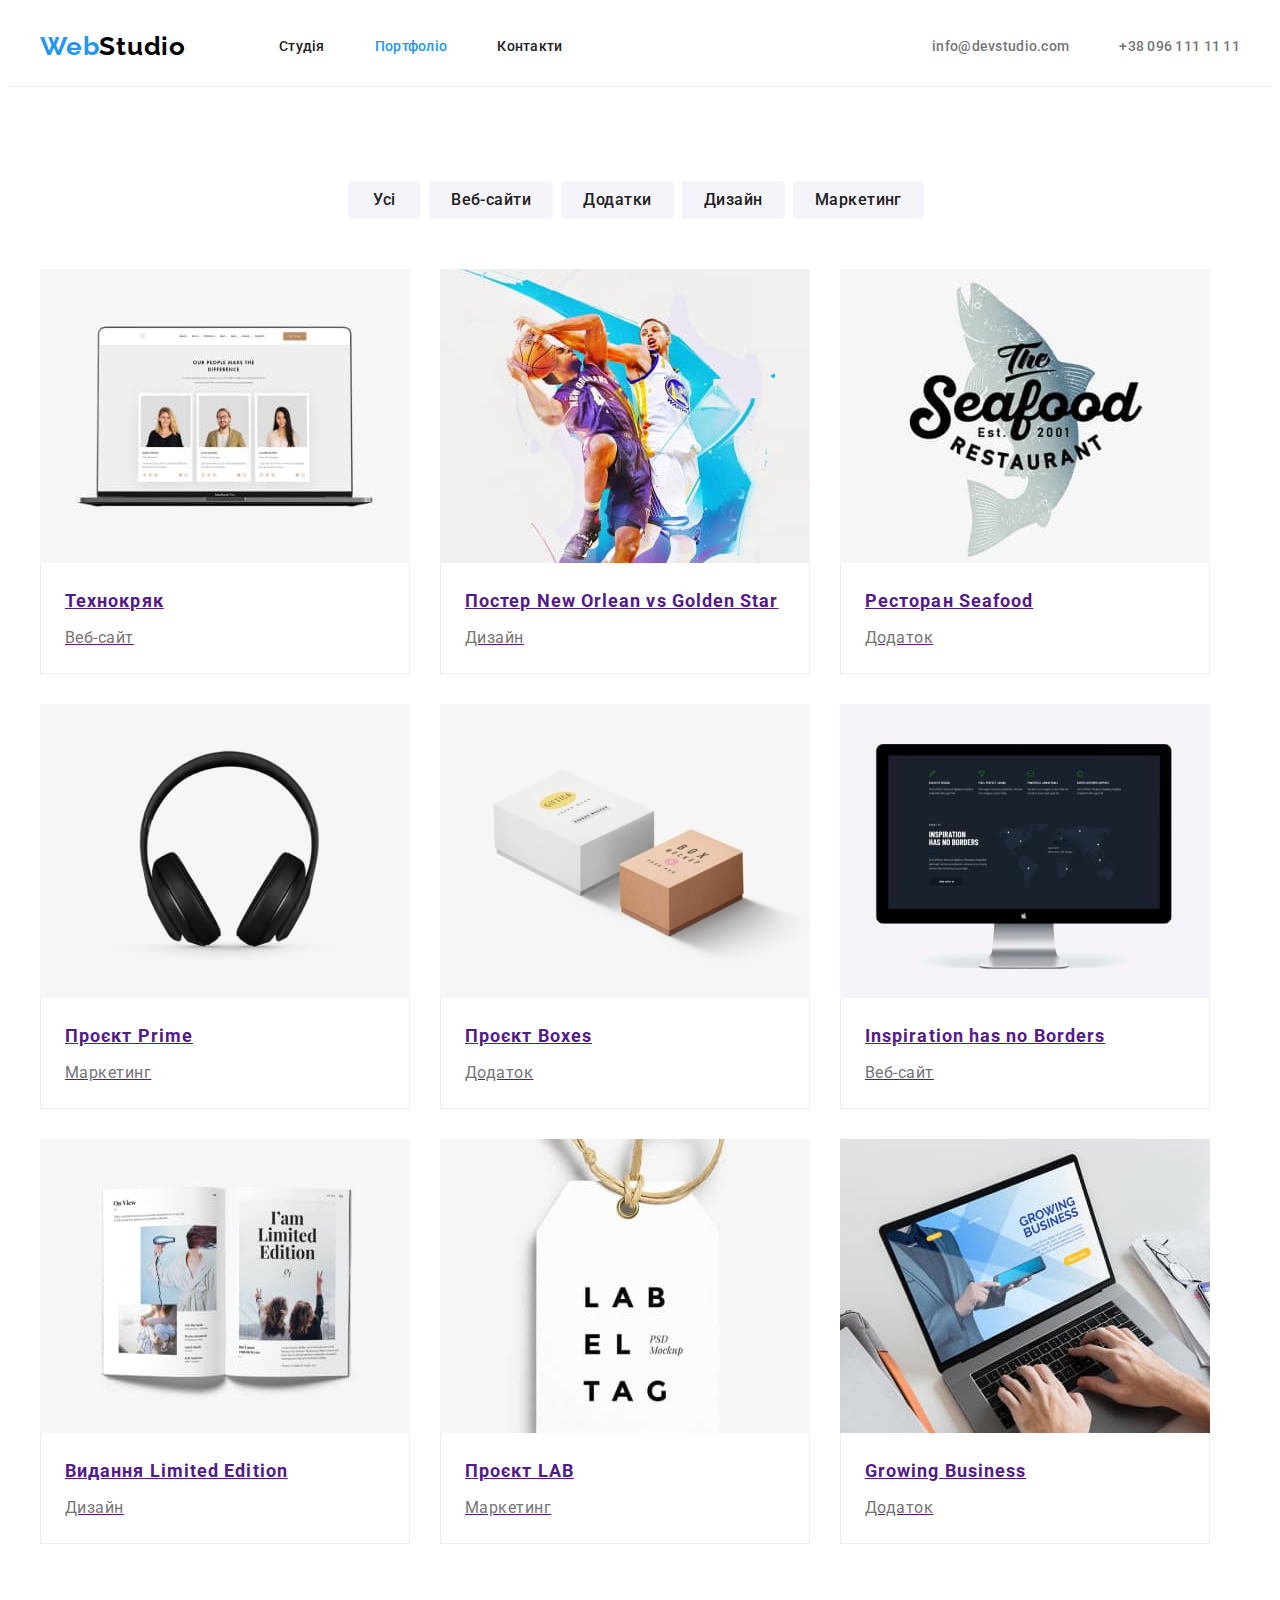
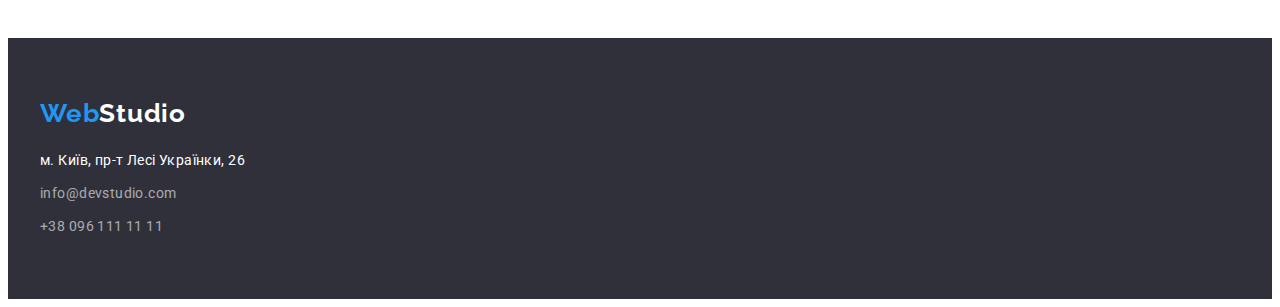
==== commit a84f7721: "виправлено зауваження ментора" ====
--- a/portfolio.html
+++ b/portfolio.html
@@ -33,10 +33,7 @@
               <a href="./index.html" class="header-link link">Студія</a>
             </li>
             <li class="nav">
-              <a
-                href="./portfolio.html"
-                target="_blank"
-                class="header-link link"
+              <a href="./portfolio.html" class="header-link current link"
                 >Портфоліо</a
               >
             </li>
@@ -91,11 +88,11 @@
                   width="370"
                   height="294"
                 />
-              </a>
-              <div class="project-wrap">
-                <h2 class="project-title">Технокряк</h2>
-                <p class="project-text">Веб-сайт</p>
-              </div>
+                <div class="project-wrap">
+                  <h2 class="project-title">Технокряк</h2>
+                  <p class="project-text">Веб-сайт</p>
+                </div>
+              </a>
             </li>
             <li class="project">
               <a href="">
@@ -105,11 +102,13 @@
                   width="370"
                   height="294"
                 />
-              </a>
-              <div class="project-wrap">
-                <h2 class="project-title">Постер New Orlean vs Golden Star</h2>
-                <p class="project-text">Дизайн</p>
-              </div>
+                <div class="project-wrap">
+                  <h2 class="project-title">
+                    Постер New Orlean vs Golden Star
+                  </h2>
+                  <p class="project-text">Дизайн</p>
+                </div>
+              </a>
             </li>
             <li class="project">
               <a href="">
@@ -119,11 +118,11 @@
                   width="370"
                   height="294"
                 />
-              </a>
-              <div class="project-wrap">
-                <h2 class="project-title">Ресторан Seafood</h2>
-                <p class="project-text">Додаток</p>
-              </div>
+                <div class="project-wrap">
+                  <h2 class="project-title">Ресторан Seafood</h2>
+                  <p class="project-text">Додаток</p>
+                </div>
+              </a>
             </li>
             <li class="project">
               <a href="">
@@ -133,11 +132,11 @@
                   width="370"
                   height="294"
                 />
-              </a>
-              <div class="project-wrap">
-                <h2 class="project-title">Проєкт Prime</h2>
-                <p class="project-text">Маркетинг</p>
-              </div>
+                <div class="project-wrap">
+                  <h2 class="project-title">Проєкт Prime</h2>
+                  <p class="project-text">Маркетинг</p>
+                </div>
+              </a>
             </li>
             <li class="project">
               <a href="">
@@ -147,11 +146,11 @@
                   width="370"
                   height="294"
                 />
-              </a>
-              <div class="project-wrap">
-                <h2 class="project-title">Проєкт Boxes</h2>
-                <p class="project-text">Додаток</p>
-              </div>
+                <div class="project-wrap">
+                  <h2 class="project-title">Проєкт Boxes</h2>
+                  <p class="project-text">Додаток</p>
+                </div>
+              </a>
             </li>
             <li class="project">
               <a href="">
@@ -161,11 +160,11 @@
                   width="370"
                   height="294"
                 />
-              </a>
-              <div class="project-wrap">
-                <h2 class="project-title">Inspiration has no Borders</h2>
-                <p class="project-text">Веб-сайт</p>
-              </div>
+                <div class="project-wrap">
+                  <h2 class="project-title">Inspiration has no Borders</h2>
+                  <p class="project-text">Веб-сайт</p>
+                </div>
+              </a>
             </li>
             <li class="project">
               <a href="">
@@ -175,11 +174,11 @@
                   width="370"
                   height="294"
                 />
-              </a>
-              <div class="project-wrap">
-                <h2 class="project-title">Видання Limited Edition</h2>
-                <p class="project-text">Дизайн</p>
-              </div>
+                <div class="project-wrap">
+                  <h2 class="project-title">Видання Limited Edition</h2>
+                  <p class="project-text">Дизайн</p>
+                </div>
+              </a>
             </li>
             <li class="project">
               <a href="">
@@ -189,11 +188,11 @@
                   width="370"
                   height="294"
                 />
-              </a>
-              <div class="project-wrap">
-                <h2 class="project-title">Проєкт LAB</h2>
-                <p class="project-text">Маркетинг</p>
-              </div>
+                <div class="project-wrap">
+                  <h2 class="project-title">Проєкт LAB</h2>
+                  <p class="project-text">Маркетинг</p>
+                </div>
+              </a>
             </li>
             <li class="project">
               <a href="">
@@ -203,11 +202,11 @@
                   width="370"
                   height="294"
                 />
-              </a>
-              <div class="project-wrap">
-                <h2 class="project-title">Growing Business</h2>
-                <p class="project-text">Додаток</p>
-              </div>
+                <div class="project-wrap">
+                  <h2 class="project-title">Growing Business</h2>
+                  <p class="project-text">Додаток</p>
+                </div>
+              </a>
             </li>
           </ul>
         </div>
@@ -216,7 +215,7 @@
 
     <footer class="footer">
       <div class="nav-footer container">
-        <a href="./index.html" class="logo"
+        <a href="./index.html" class="logo link"
           >Web<span class="studio-white">Studio</span></a
         >
         <address class="address">
--- a/css/styles.css
+++ b/css/styles.css
@@ -12,7 +12,6 @@
 
 /*Дефолтні стилі*/
 body {
-  margin: 0;
   color: var(--primary-text-color);
   background-color: var(--title-text-color);
   font-family: roboto, sans-serif;
@@ -96,6 +95,11 @@
 .header-link:focus {
   color: var(--accent-color);
 }
+
+.current {
+  color: var(--accent-color);
+}
+
 .contact-header {
   color: var(--secondary-text-color);
 }
@@ -108,7 +112,6 @@
 .main-nav {
   display: flex;
   align-items: center;
-  border-bottom: 1px solid var(--border-header-color);
 }
 
 .header-list {
@@ -133,9 +136,6 @@
 .hero {
   text-align: center;
   background-color: var(--primary-text-color);
-}
-
-.hero-container {
   padding: 200px 0;
 }
 
@@ -211,7 +211,9 @@
 }
 
 /*Чим ми займаємося*/
-
+.work {
+  padding-top: 0;
+}
 .work-list {
   display: flex;
 }
@@ -258,6 +260,7 @@
 .team-wrappe {
   padding-top: 30px;
   padding-bottom: 30px;
+  background-color: var(--title-text-color);
 }
 
 .team-subtitle {
@@ -329,6 +332,7 @@
   padding: 20px 24px;
 
   border: 1px solid var(--border-projects-color);
+  border-top: none;
 }
 
 .project-title {
@@ -348,9 +352,6 @@
 /*footer*/
 .footer {
   background-color: var(--footer-color);
-}
-
-.nav-footer {
   padding-top: 60px;
   padding-bottom: 60px;
 }
